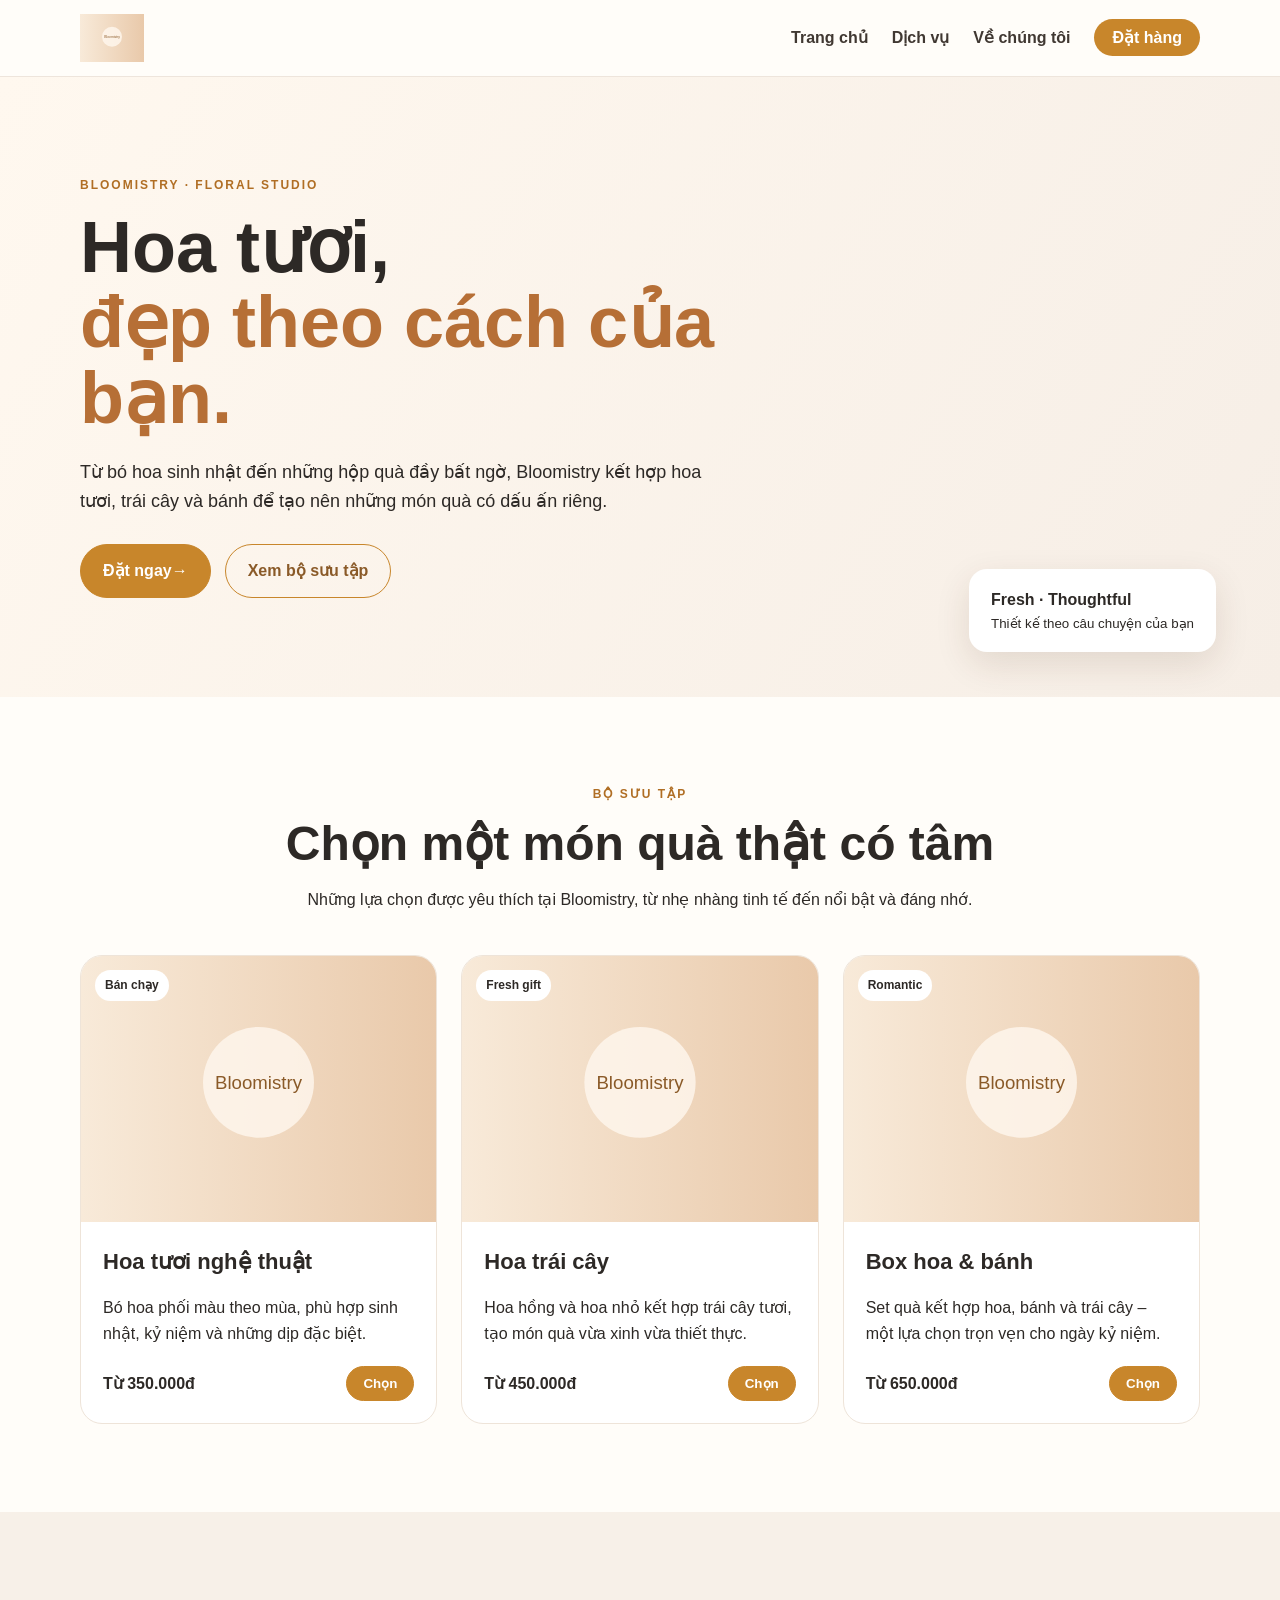
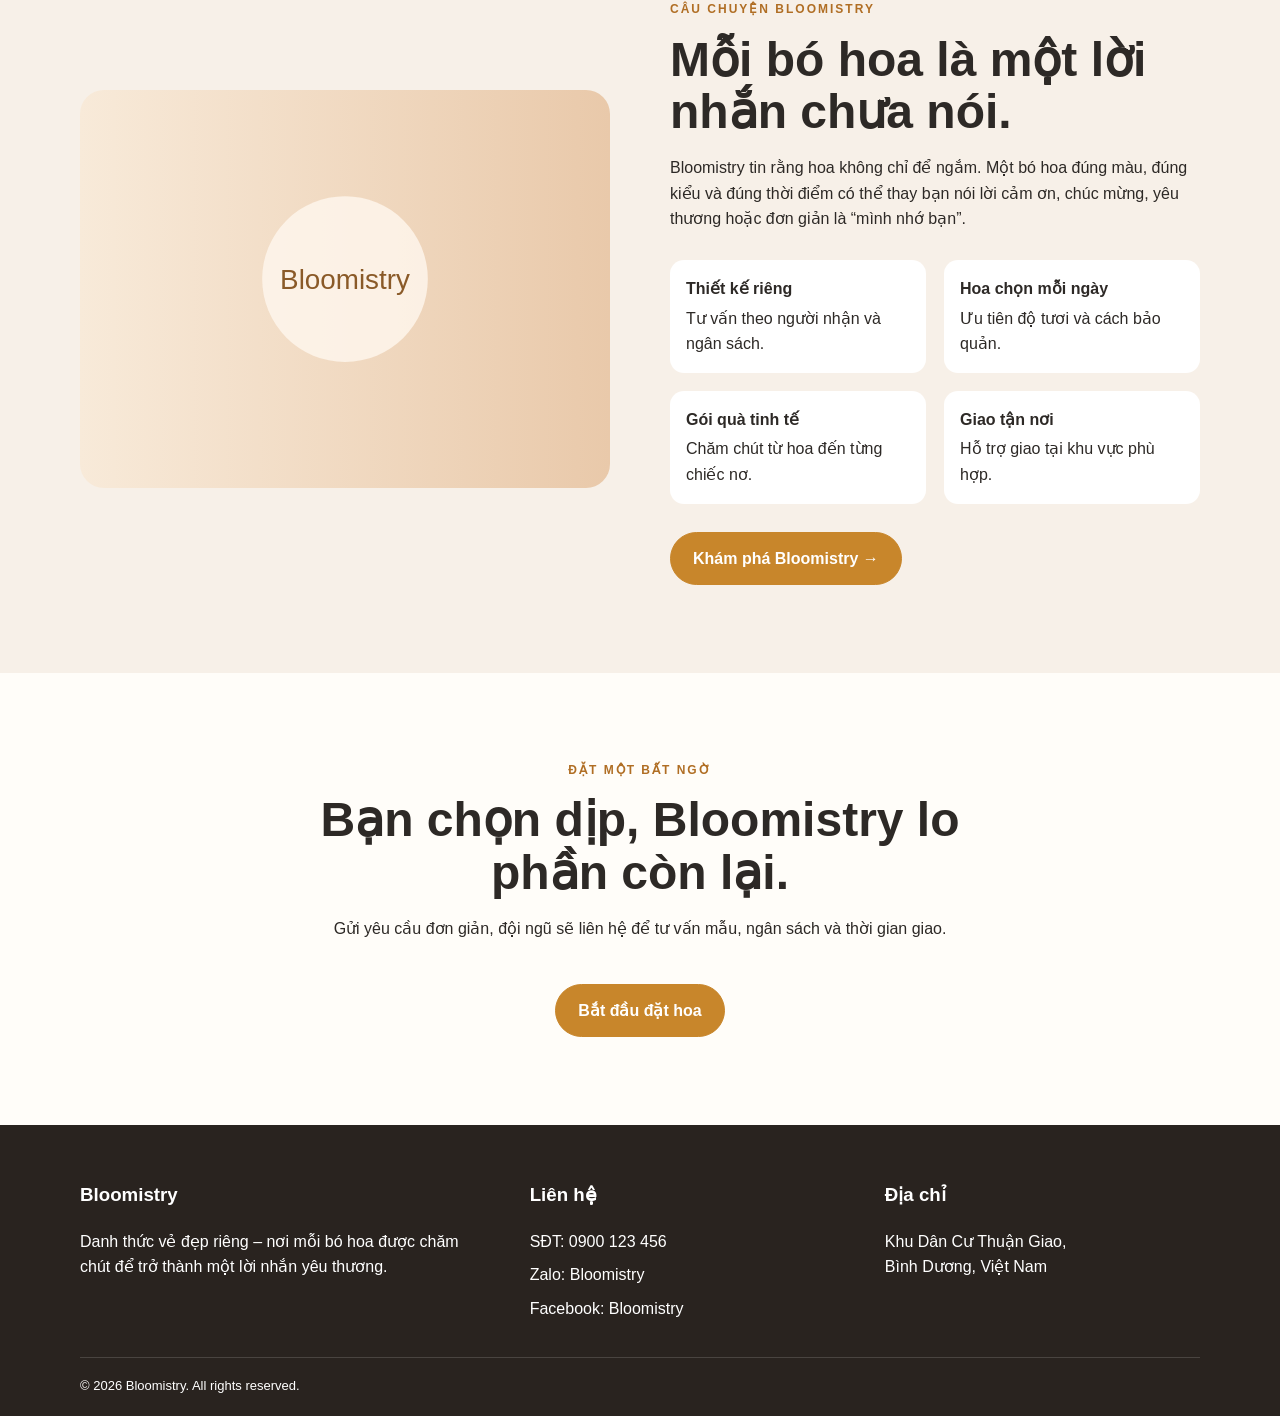
==== index.html @ bb3e0c01 "Add files via upload" ====
<!DOCTYPE html>
<html lang="vi">
<head>
<meta charset="UTF-8">
<meta name="viewport" content="width=device-width, initial-scale=1.0">
<meta name="description" content="Bloomistry – Hoa tươi, hoa trái cây, box hoa bánh và hoa khô.">
<title>Trang chủ | Bloomistry</title>
<link rel="stylesheet" href="style.css">
</head>
<body>
<header class="site-header">
  <div class="container nav">
    <a class="logo" href="index.html" aria-label="Bloomistry">
      <img src="assets/logo.svg" alt="Bloomistry">
    </a>
    <button class="menu-toggle" aria-label="Mở menu" aria-expanded="false">☰</button>
    <ul class="nav-links"><li><a class="active " href="index.html">Trang chủ</a></li>
<li><a class=" " href="dichvu.html">Dịch vụ</a></li>
<li><a class=" " href="gioithieu.html">Về chúng tôi</a></li>
<li><a class=" nav-cta" href="dathang.html">Đặt hàng</a></li></ul>
  </div>
</header>

<main>
<section class="hero">
  <div class="container">
    <div class="hero-content reveal">
      <div class="eyebrow">Bloomistry · Floral Studio</div>
      <h1>Hoa tươi,<br><span>đẹp theo cách của bạn.</span></h1>
      <p>Từ bó hoa sinh nhật đến những hộp quà đầy bất ngờ, Bloomistry kết hợp hoa tươi, trái cây và bánh để tạo nên những món quà có dấu ấn riêng.</p>
      <div class="hero-actions">
        <a class="btn btn-primary" href="dathang.html">Đặt ngay <span>→</span></a>
        <a class="btn btn-outline" href="dichvu.html">Xem bộ sưu tập</a>
      </div>
    </div>
  </div>
  <div class="hero-badge"><strong>Fresh · Thoughtful</strong><small>Thiết kế theo câu chuyện của bạn</small></div>
</section>

<section class="section">
  <div class="container">
    <div class="section-head reveal">
      <div class="eyebrow">Bộ sưu tập</div>
      <h2>Chọn một món quà thật có tâm</h2>
      <p>Những lựa chọn được yêu thích tại Bloomistry, từ nhẹ nhàng tinh tế đến nổi bật và đáng nhớ.</p>
    </div>
    <div class="services-grid">
      <article class="card reveal">
        <div class="service-image"><img src="assets/hoa-tuoi.svg" alt="Bó hoa tươi nhiều màu sắc"><span class="tag">Bán chạy</span></div>
        <div class="card-body">
          <h3>Hoa tươi nghệ thuật</h3>
          <p>Bó hoa phối màu theo mùa, phù hợp sinh nhật, kỷ niệm và những dịp đặc biệt.</p>
          <div class="card-bottom"><span class="price">Từ 350.000đ</span><button class="btn btn-primary" data-package="Hoa tươi nghệ thuật">Chọn</button></div>
        </div>
      </article>
      <article class="card reveal">
        <div class="service-image"><img src="assets/hoa-trai-cay.svg" alt="Bó hoa trái cây xanh trắng"><span class="tag">Fresh gift</span></div>
        <div class="card-body">
          <h3>Hoa trái cây</h3>
          <p>Hoa hồng và hoa nhỏ kết hợp trái cây tươi, tạo món quà vừa xinh vừa thiết thực.</p>
          <div class="card-bottom"><span class="price">Từ 450.000đ</span><button class="btn btn-primary" data-package="Hoa trái cây">Chọn</button></div>
        </div>
      </article>
      <article class="card reveal">
        <div class="service-image"><img src="assets/box-hoa-banh.svg" alt="Box hoa kết hợp bánh kem và trái cây"><span class="tag">Romantic</span></div>
        <div class="card-body">
          <h3>Box hoa & bánh</h3>
          <p>Set quà kết hợp hoa, bánh và trái cây – một lựa chọn trọn vẹn cho ngày kỷ niệm.</p>
          <div class="card-bottom"><span class="price">Từ 650.000đ</span><button class="btn btn-primary" data-package="Box hoa & bánh">Chọn</button></div>
        </div>
      </article>
    </div>
  </div>
</section>

<section class="section alt-section">
  <div class="container about-grid">
    <div class="about-photo reveal"><img src="assets/anh-nen.svg" alt="Bộ sưu tập hoa Bloomistry"></div>
    <div class="about-copy reveal">
      <div class="eyebrow">Câu chuyện Bloomistry</div>
      <h2>Mỗi bó hoa là một lời nhắn chưa nói.</h2>
      <p>Bloomistry tin rằng hoa không chỉ để ngắm. Một bó hoa đúng màu, đúng kiểu và đúng thời điểm có thể thay bạn nói lời cảm ơn, chúc mừng, yêu thương hoặc đơn giản là “mình nhớ bạn”.</p>
      <div class="about-points">
        <div class="point"><strong>Thiết kế riêng</strong><span>Tư vấn theo người nhận và ngân sách.</span></div>
        <div class="point"><strong>Hoa chọn mỗi ngày</strong><span>Ưu tiên độ tươi và cách bảo quản.</span></div>
        <div class="point"><strong>Gói quà tinh tế</strong><span>Chăm chút từ hoa đến từng chiếc nơ.</span></div>
        <div class="point"><strong>Giao tận nơi</strong><span>Hỗ trợ giao tại khu vực phù hợp.</span></div>
      </div>
      <a class="btn btn-primary" href="gioithieu.html">Khám phá Bloomistry →</a>
    </div>
  </div>
</section>

<section class="section">
  <div class="container">
    <div class="section-head reveal">
      <div class="eyebrow">Đặt một bất ngờ</div>
      <h2>Bạn chọn dịp, Bloomistry lo phần còn lại.</h2>
      <p>Gửi yêu cầu đơn giản, đội ngũ sẽ liên hệ để tư vấn mẫu, ngân sách và thời gian giao.</p>
    </div>
    <div style="text-align:center" class="reveal"><a class="btn btn-primary" href="dathang.html">Bắt đầu đặt hoa</a></div>
  </div>
</section>
</main>

<footer class="footer">
  <div class="container">
    <div class="footer-grid">
      <div>
        <h3>Bloomistry</h3>
        <p>Danh thức vẻ đẹp riêng – nơi mỗi bó hoa được chăm chút để trở thành một lời nhắn yêu thương.</p>
      </div>
      <div>
        <h3>Liên hệ</h3>
        <div class="footer-links">
          <a href="tel:0900123456">SĐT: 0900 123 456</a>
          <a href="https://zalo.me/" target="_blank" rel="noopener">Zalo: Bloomistry</a>
          <a href="https://facebook.com/" target="_blank" rel="noopener">Facebook: Bloomistry</a>
        </div>
      </div>
      <div>
        <h3>Địa chỉ</h3>
        <p>Khu Dân Cư Thuận Giao,<br>Bình Dương, Việt Nam</p>
      </div>
    </div>
    <div class="footer-bottom">© 2026 Bloomistry. All rights reserved.</div>
  </div>
</footer>
<div class="toast" aria-live="polite"></div>
<script src="script.js"></script>
</body>
</html>
---- style.css ----
*{box-sizing:border-box}html{scroll-behavior:smooth}body{margin:0;font-family:Arial,Helvetica,sans-serif;color:#2d2926;background:#fffdf9;line-height:1.6}.container{width:min(1120px,92%);margin:auto}.site-header{position:sticky;top:0;z-index:20;background:rgba(255,253,249,.96);border-bottom:1px solid #eee5dc}.nav{min-height:76px;display:flex;align-items:center;justify-content:space-between;gap:24px}.logo img{height:48px;width:auto;display:block}.nav-links{display:flex;align-items:center;gap:24px;list-style:none;margin:0;padding:0}.nav-links a{text-decoration:none;color:#403832;font-weight:600}.nav-cta,.btn-primary{background:#c8862b;color:#fff!important;border-radius:999px}.nav-cta{padding:10px 18px}.menu-toggle{display:none;border:0;background:none;font-size:28px;cursor:pointer}.hero{min-height:620px;display:flex;align-items:center;position:relative;background:linear-gradient(120deg,#fff8ef,#f6eee6)}.hero-content{max-width:680px;padding:90px 0}.eyebrow{text-transform:uppercase;letter-spacing:2px;font-size:12px;font-weight:700;color:#b06e24;margin-bottom:14px}.hero h1{font-size:clamp(42px,6vw,72px);line-height:1.05;margin:0 0 22px}.hero h1 span{color:#b66f36}.hero p{font-size:18px;max-width:650px}.hero-actions{display:flex;gap:14px;flex-wrap:wrap;margin-top:28px}.btn{display:inline-flex;align-items:center;justify-content:center;padding:13px 22px;text-decoration:none;font-weight:700;border:1px solid #c8862b;cursor:pointer;transition:.2s}.btn-primary{border-color:#c8862b}.btn-primary:hover{transform:translateY(-2px);box-shadow:0 10px 24px rgba(70,45,20,.16)}.btn-outline{border-radius:999px;color:#8a5a28;background:transparent}.hero-badge{position:absolute;right:5%;bottom:45px;padding:18px 22px;background:#fff;border-radius:18px;box-shadow:0 12px 35px rgba(70,45,20,.12)}.hero-badge strong,.hero-badge small{display:block}.section{padding:88px 0}.alt-section{background:#f7f0e8}.section-head{text-align:center;max-width:720px;margin:0 auto 42px}.section-head h2,.about-copy h2{font-size:clamp(30px,4vw,48px);line-height:1.1;margin:0 0 14px}.services-grid{display:grid;grid-template-columns:repeat(3,1fr);gap:24px}.card{background:#fff;border:1px solid #eee4d9;border-radius:22px;overflow:hidden;transition:.25s}.card:hover{transform:translateY(-5px);box-shadow:0 16px 35px rgba(70,45,20,.12)}.service-image{position:relative;aspect-ratio:4/3;background:#eee;overflow:hidden}.service-image img{width:100%;height:100%;object-fit:cover}.tag{position:absolute;top:14px;left:14px;background:#fff;padding:6px 10px;border-radius:999px;font-size:12px;font-weight:700}.card-body{padding:22px}.card-body h3{margin:0 0 8px;font-size:22px}.card-bottom{display:flex;align-items:center;justify-content:space-between;gap:12px;margin-top:20px}.price{font-weight:800}.card-bottom .btn{padding:9px 16px}.about-grid{display:grid;grid-template-columns:1fr 1fr;gap:60px;align-items:center}.about-photo img{width:100%;aspect-ratio:4/3;object-fit:cover;border-radius:24px}.about-points{display:grid;grid-template-columns:1fr 1fr;gap:18px;margin:28px 0}.point{padding:16px;background:#fff;border-radius:14px}.point strong,.point span{display:block}.point strong{margin-bottom:4px}.footer{background:#29231f;color:#fff;padding:55px 0 20px}.footer-grid{display:grid;grid-template-columns:1.3fr 1fr 1fr;gap:40px}.footer h3{margin-top:0}.footer-links{display:grid;gap:8px}.footer a{color:#fff;text-decoration:none}.footer-bottom{border-top:1px solid rgba(255,255,255,.15);margin-top:35px;padding-top:18px;font-size:13px}.toast{position:fixed;right:20px;bottom:20px;background:#29231f;color:#fff;padding:12px 16px;border-radius:10px;display:none;z-index:50}@media(max-width:760px){.nav-links{display:none;position:absolute;top:76px;left:0;right:0;background:#fffdf9;padding:18px 6%;flex-direction:column;align-items:stretch;border-bottom:1px solid #eee5dc}.nav-links.open{display:flex}.nav-links a{display:block;padding:8px}.menu-toggle{display:block}.hero{min-height:auto}.hero-content{padding:70px 0 120px}.hero-badge{right:6%;bottom:30px}.services-grid,.about-grid,.footer-grid{grid-template-columns:1fr}.about-grid{gap:30px}.about-points{grid-template-columns:1fr}.section{padding:65px 0}}
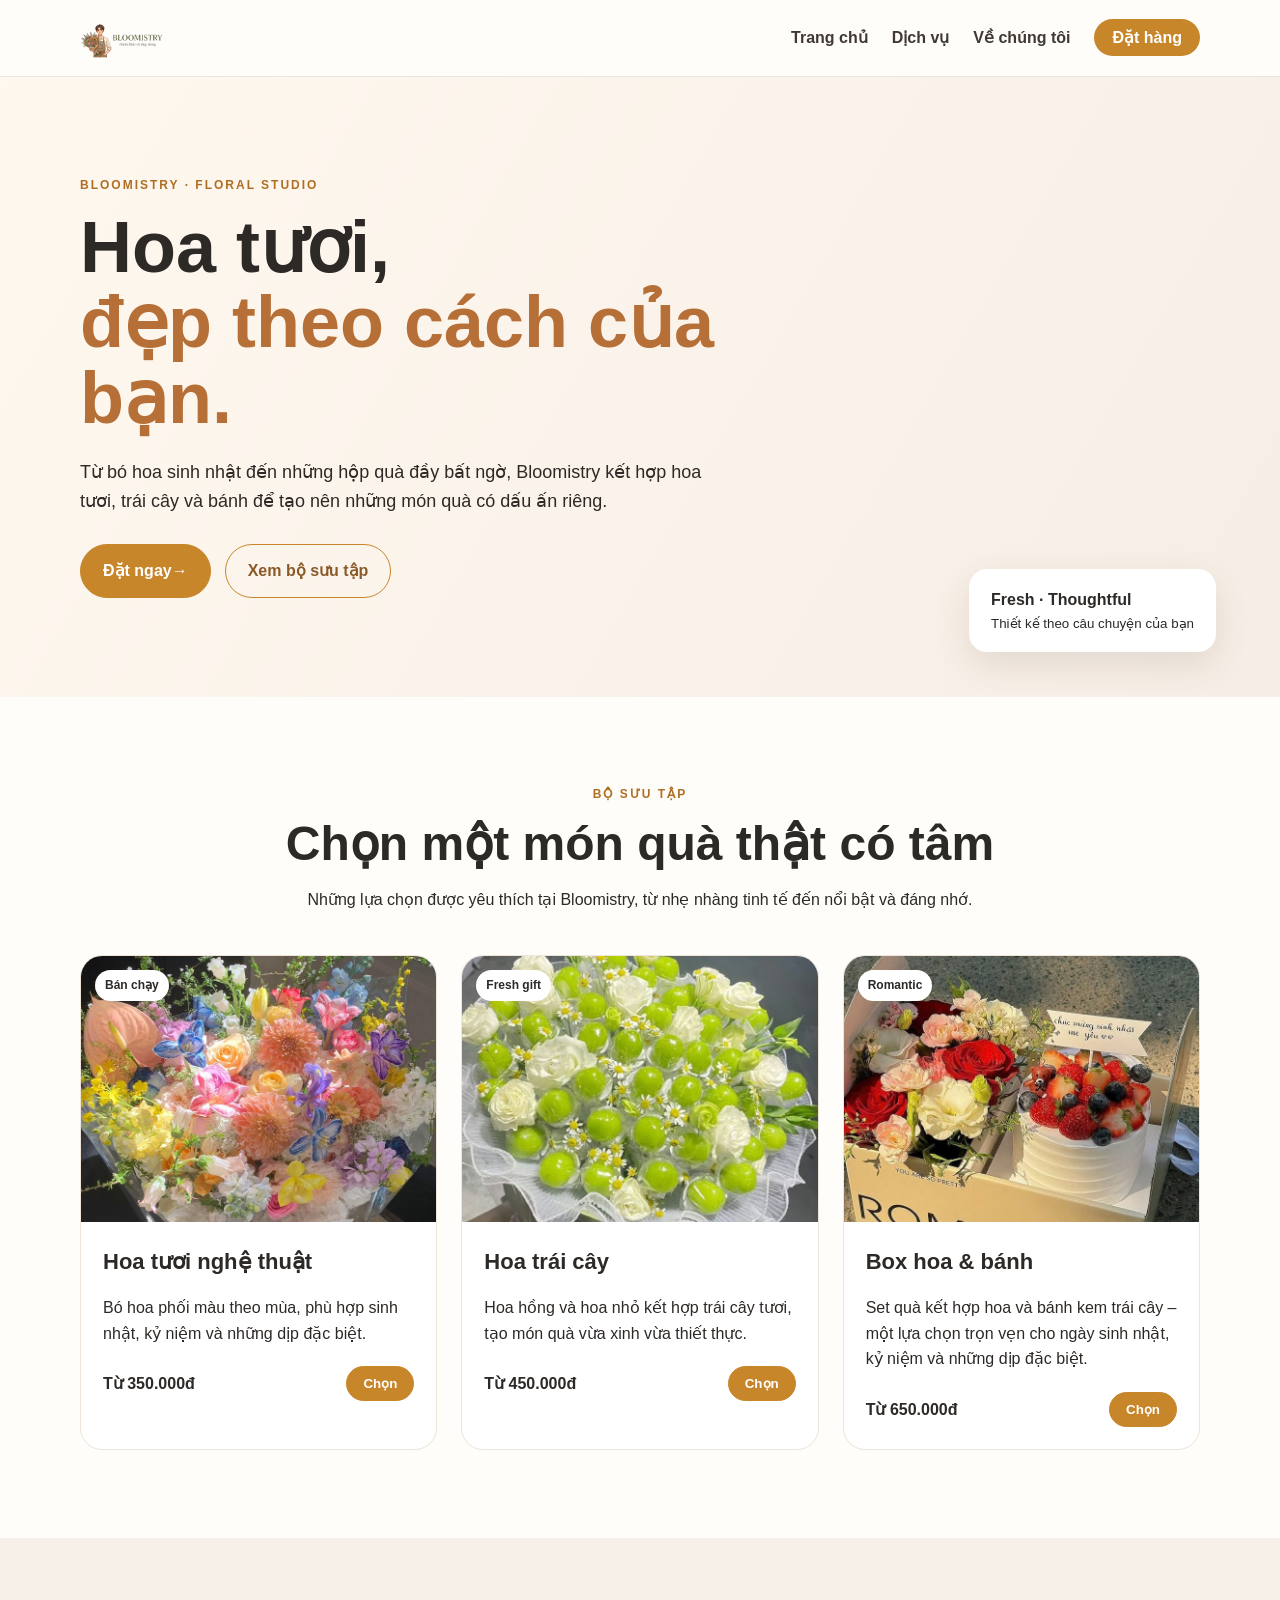
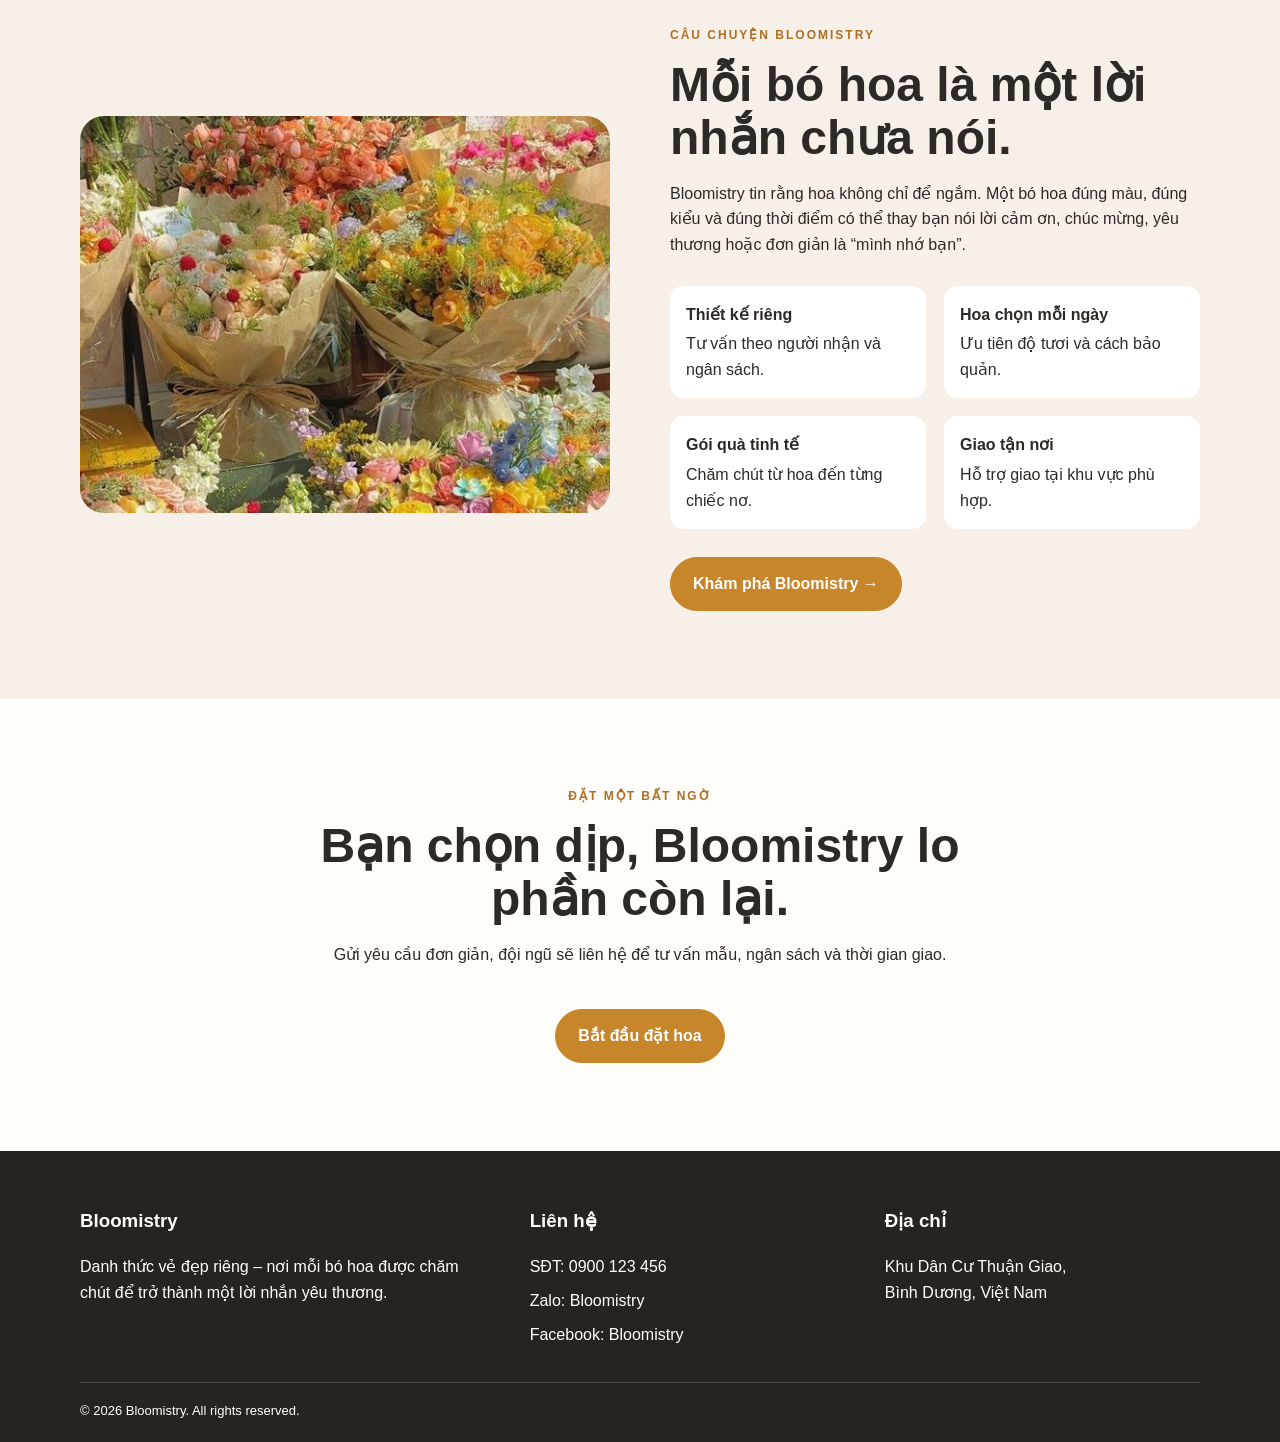
==== commit 05f8a42b: "Add files via upload" ====
--- a/index.html
+++ b/index.html
@@ -11,7 +11,7 @@
 <header class="site-header">
   <div class="container nav">
     <a class="logo" href="index.html" aria-label="Bloomistry">
-      <img src="assets/logo.svg" alt="Bloomistry">
+      <img src="assets/logo.png" alt="Bloomistry">
     </a>
     <button class="menu-toggle" aria-label="Mở menu" aria-expanded="false">☰</button>
     <ul class="nav-links"><li><a class="active " href="index.html">Trang chủ</a></li>
@@ -46,7 +46,7 @@
     </div>
     <div class="services-grid">
       <article class="card reveal">
-        <div class="service-image"><img src="assets/hoa-tuoi.svg" alt="Bó hoa tươi nhiều màu sắc"><span class="tag">Bán chạy</span></div>
+        <div class="service-image"><img src="assets/hoa-tuoi.jpg" alt="Bó hoa tươi nhiều màu sắc"><span class="tag">Bán chạy</span></div>
         <div class="card-body">
           <h3>Hoa tươi nghệ thuật</h3>
           <p>Bó hoa phối màu theo mùa, phù hợp sinh nhật, kỷ niệm và những dịp đặc biệt.</p>
@@ -54,7 +54,7 @@
         </div>
       </article>
       <article class="card reveal">
-        <div class="service-image"><img src="assets/hoa-trai-cay.svg" alt="Bó hoa trái cây xanh trắng"><span class="tag">Fresh gift</span></div>
+        <div class="service-image"><img src="assets/hoa-trai-cay.jpg" alt="Bó hoa trái cây xanh trắng"><span class="tag">Fresh gift</span></div>
         <div class="card-body">
           <h3>Hoa trái cây</h3>
           <p>Hoa hồng và hoa nhỏ kết hợp trái cây tươi, tạo món quà vừa xinh vừa thiết thực.</p>
@@ -62,10 +62,10 @@
         </div>
       </article>
       <article class="card reveal">
-        <div class="service-image"><img src="assets/box-hoa-banh.svg" alt="Box hoa kết hợp bánh kem và trái cây"><span class="tag">Romantic</span></div>
+        <div class="service-image"><img src="assets/box-hoa-banh.jpg" alt="Box hoa kết hợp bánh kem và trái cây"><span class="tag">Romantic</span></div>
         <div class="card-body">
           <h3>Box hoa & bánh</h3>
-          <p>Set quà kết hợp hoa, bánh và trái cây – một lựa chọn trọn vẹn cho ngày kỷ niệm.</p>
+          <p>Set quà kết hợp hoa và bánh kem trái cây – một lựa chọn trọn vẹn cho ngày sinh nhật, kỷ niệm và những dịp đặc biệt.</p>
           <div class="card-bottom"><span class="price">Từ 650.000đ</span><button class="btn btn-primary" data-package="Box hoa & bánh">Chọn</button></div>
         </div>
       </article>
@@ -75,7 +75,7 @@
 
 <section class="section alt-section">
   <div class="container about-grid">
-    <div class="about-photo reveal"><img src="assets/anh-nen.svg" alt="Bộ sưu tập hoa Bloomistry"></div>
+    <div class="about-photo reveal"><img src="assets/anh-nen.jpg" alt="Bộ sưu tập hoa Bloomistry"></div>
     <div class="about-copy reveal">
       <div class="eyebrow">Câu chuyện Bloomistry</div>
       <h2>Mỗi bó hoa là một lời nhắn chưa nói.</h2>
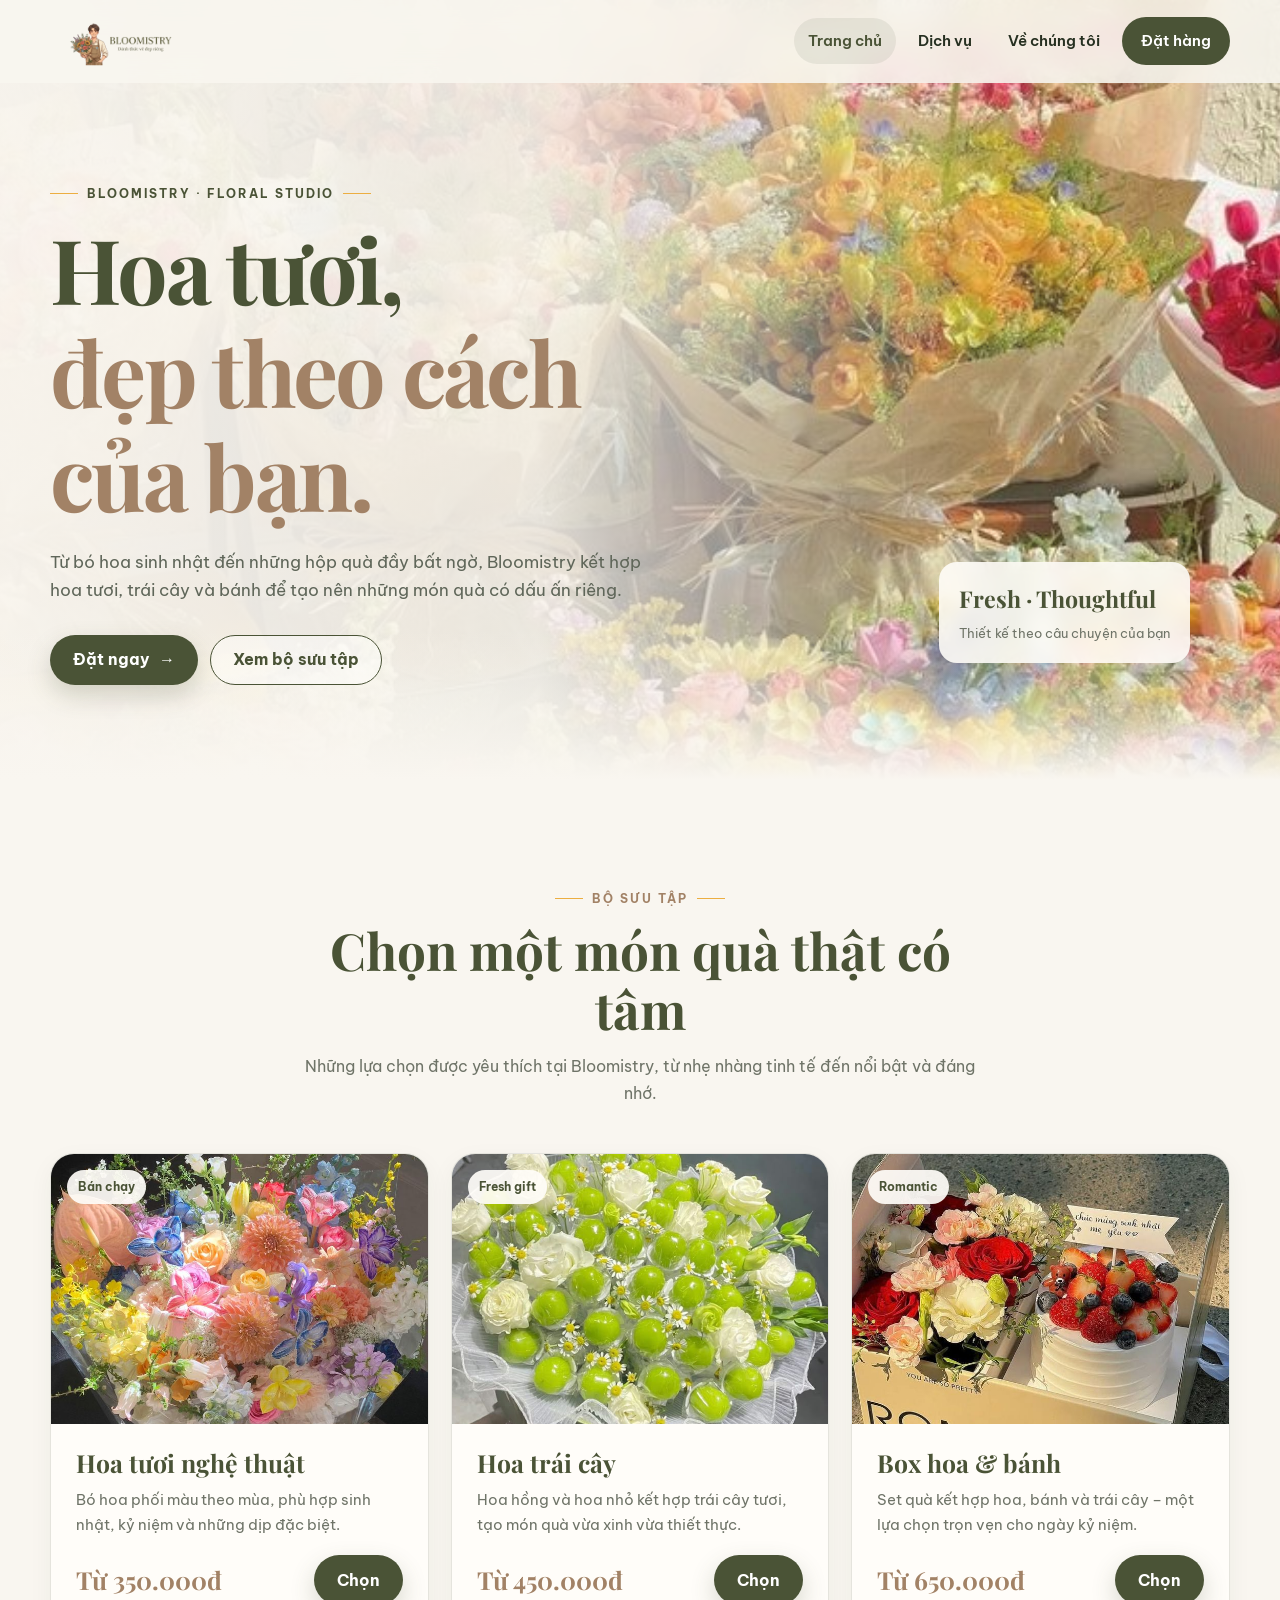
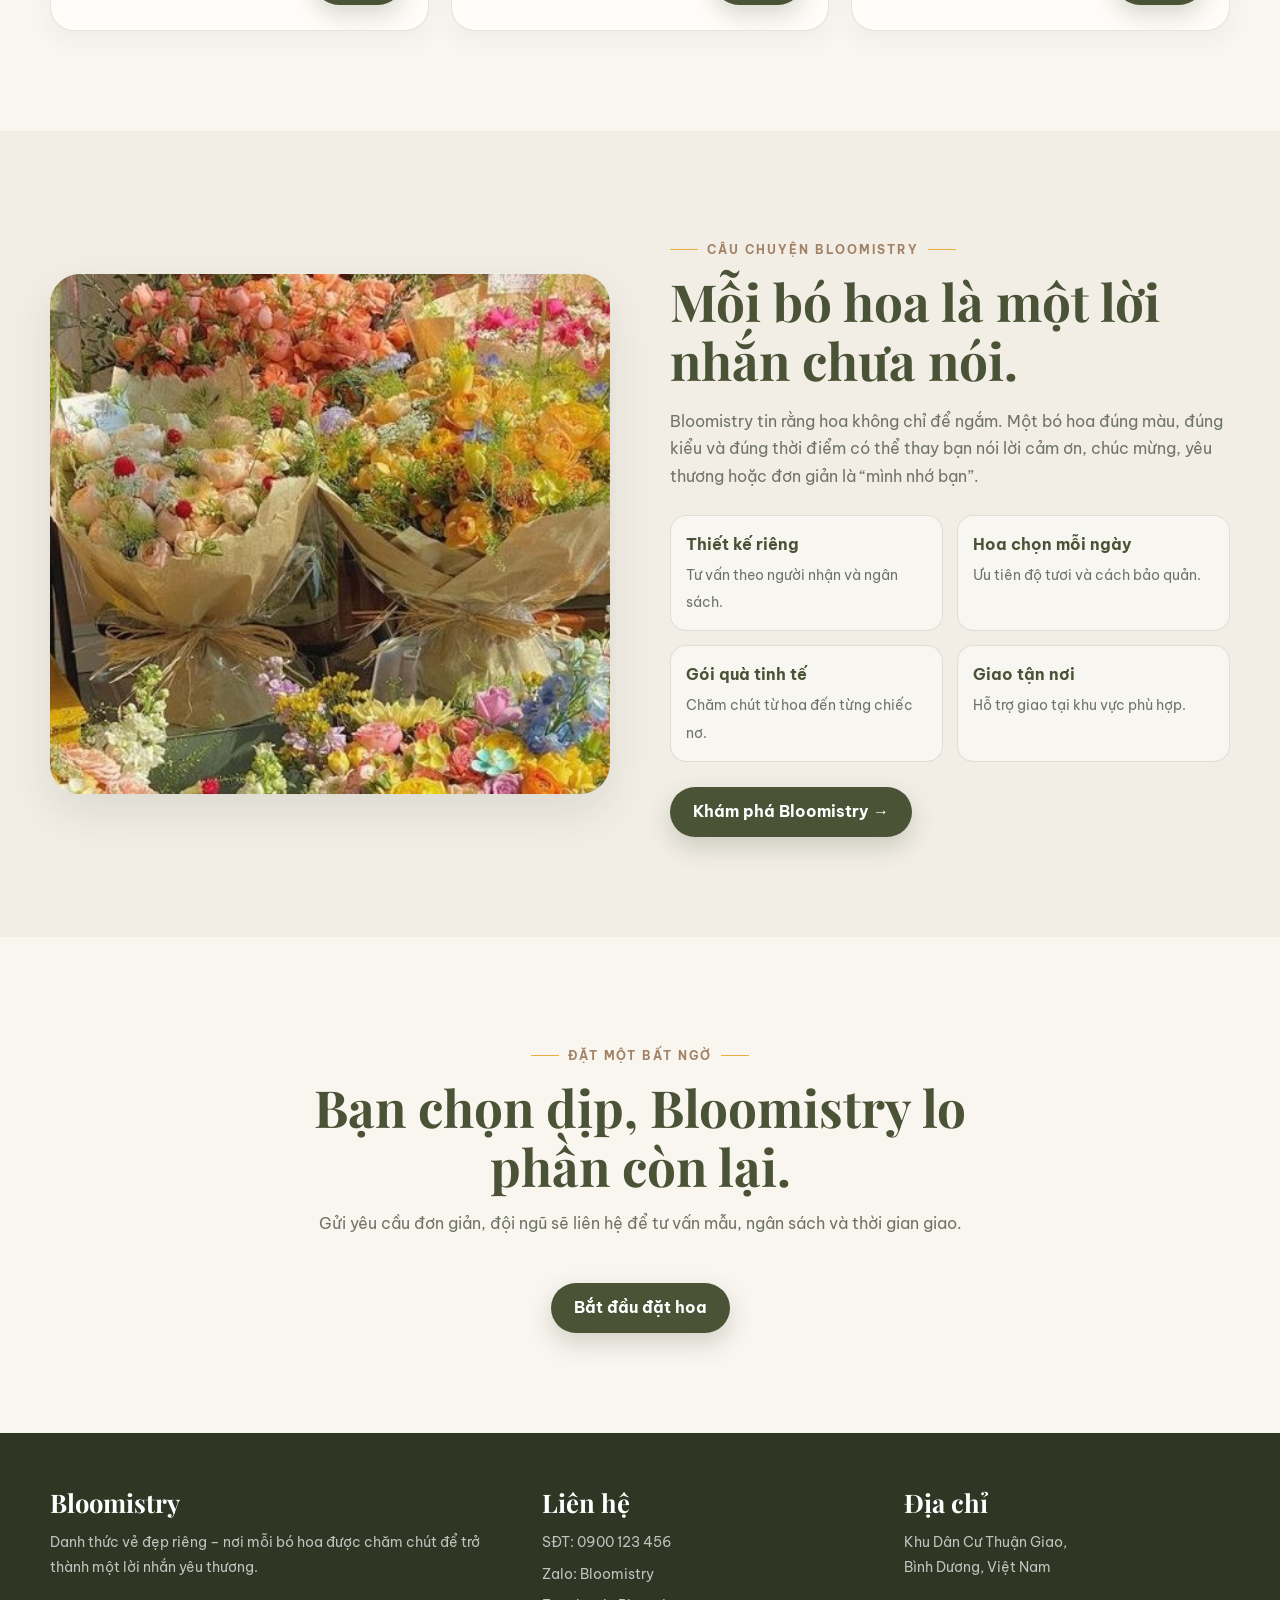
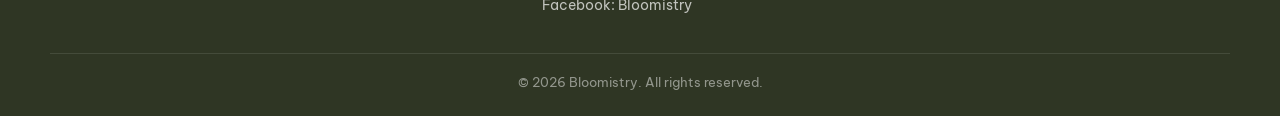
==== commit d324c83d: "Add files via upload" ====
--- a/index.html
+++ b/index.html
@@ -65,7 +65,7 @@
         <div class="service-image"><img src="assets/box-hoa-banh.jpg" alt="Box hoa kết hợp bánh kem và trái cây"><span class="tag">Romantic</span></div>
         <div class="card-body">
           <h3>Box hoa & bánh</h3>
-          <p>Set quà kết hợp hoa và bánh kem trái cây – một lựa chọn trọn vẹn cho ngày sinh nhật, kỷ niệm và những dịp đặc biệt.</p>
+          <p>Set quà kết hợp hoa, bánh và trái cây – một lựa chọn trọn vẹn cho ngày kỷ niệm.</p>
           <div class="card-bottom"><span class="price">Từ 650.000đ</span><button class="btn btn-primary" data-package="Box hoa & bánh">Chọn</button></div>
         </div>
       </article>
--- a/style.css
+++ b/style.css
@@ -1 +1,204 @@
-*{box-sizing:border-box}html{scroll-behavior:smooth}body{margin:0;font-family:Arial,Helvetica,sans-serif;color:#2d2926;background:#fffdf9;line-height:1.6}.container{width:min(1120px,92%);margin:auto}.site-header{position:sticky;top:0;z-index:20;background:rgba(255,253,249,.96);border-bottom:1px solid #eee5dc}.nav{min-height:76px;display:flex;align-items:center;justify-content:space-between;gap:24px}.logo img{height:48px;width:auto;display:block}.nav-links{display:flex;align-items:center;gap:24px;list-style:none;margin:0;padding:0}.nav-links a{text-decoration:none;color:#403832;font-weight:600}.nav-cta,.btn-primary{background:#c8862b;color:#fff!important;border-radius:999px}.nav-cta{padding:10px 18px}.menu-toggle{display:none;border:0;background:none;font-size:28px;cursor:pointer}.hero{min-height:620px;display:flex;align-items:center;position:relative;background:linear-gradient(120deg,#fff8ef,#f6eee6)}.hero-content{max-width:680px;padding:90px 0}.eyebrow{text-transform:uppercase;letter-spacing:2px;font-size:12px;font-weight:700;color:#b06e24;margin-bottom:14px}.hero h1{font-size:clamp(42px,6vw,72px);line-height:1.05;margin:0 0 22px}.hero h1 span{color:#b66f36}.hero p{font-size:18px;max-width:650px}.hero-actions{display:flex;gap:14px;flex-wrap:wrap;margin-top:28px}.btn{display:inline-flex;align-items:center;justify-content:center;padding:13px 22px;text-decoration:none;font-weight:700;border:1px solid #c8862b;cursor:pointer;transition:.2s}.btn-primary{border-color:#c8862b}.btn-primary:hover{transform:translateY(-2px);box-shadow:0 10px 24px rgba(70,45,20,.16)}.btn-outline{border-radius:999px;color:#8a5a28;background:transparent}.hero-badge{position:absolute;right:5%;bottom:45px;padding:18px 22px;background:#fff;border-radius:18px;box-shadow:0 12px 35px rgba(70,45,20,.12)}.hero-badge strong,.hero-badge small{display:block}.section{padding:88px 0}.alt-section{background:#f7f0e8}.section-head{text-align:center;max-width:720px;margin:0 auto 42px}.section-head h2,.about-copy h2{font-size:clamp(30px,4vw,48px);line-height:1.1;margin:0 0 14px}.services-grid{display:grid;grid-template-columns:repeat(3,1fr);gap:24px}.card{background:#fff;border:1px solid #eee4d9;border-radius:22px;overflow:hidden;transition:.25s}.card:hover{transform:translateY(-5px);box-shadow:0 16px 35px rgba(70,45,20,.12)}.service-image{position:relative;aspect-ratio:4/3;background:#eee;overflow:hidden}.service-image img{width:100%;height:100%;object-fit:cover}.tag{position:absolute;top:14px;left:14px;background:#fff;padding:6px 10px;border-radius:999px;font-size:12px;font-weight:700}.card-body{padding:22px}.card-body h3{margin:0 0 8px;font-size:22px}.card-bottom{display:flex;align-items:center;justify-content:space-between;gap:12px;margin-top:20px}.price{font-weight:800}.card-bottom .btn{padding:9px 16px}.about-grid{display:grid;grid-template-columns:1fr 1fr;gap:60px;align-items:center}.about-photo img{width:100%;aspect-ratio:4/3;object-fit:cover;border-radius:24px}.about-points{display:grid;grid-template-columns:1fr 1fr;gap:18px;margin:28px 0}.point{padding:16px;background:#fff;border-radius:14px}.point strong,.point span{display:block}.point strong{margin-bottom:4px}.footer{background:#29231f;color:#fff;padding:55px 0 20px}.footer-grid{display:grid;grid-template-columns:1.3fr 1fr 1fr;gap:40px}.footer h3{margin-top:0}.footer-links{display:grid;gap:8px}.footer a{color:#fff;text-decoration:none}.footer-bottom{border-top:1px solid rgba(255,255,255,.15);margin-top:35px;padding-top:18px;font-size:13px}.toast{position:fixed;right:20px;bottom:20px;background:#29231f;color:#fff;padding:12px 16px;border-radius:10px;display:none;z-index:50}@media(max-width:760px){.nav-links{display:none;position:absolute;top:76px;left:0;right:0;background:#fffdf9;padding:18px 6%;flex-direction:column;align-items:stretch;border-bottom:1px solid #eee5dc}.nav-links.open{display:flex}.nav-links a{display:block;padding:8px}.menu-toggle{display:block}.hero{min-height:auto}.hero-content{padding:70px 0 120px}.hero-badge{right:6%;bottom:30px}.services-grid,.about-grid,.footer-grid{grid-template-columns:1fr}.about-grid{gap:30px}.about-points{grid-template-columns:1fr}.section{padding:65px 0}}
+
+@import url('https://fonts.googleapis.com/css2?family=Be+Vietnam+Pro:wght@300;400;500;600;700&family=Playfair+Display:wght@500;600;700&display=swap');
+
+:root{
+  --cream:#F9F6F0;
+  --green:#4A5336;
+  --kraft:#A28266;
+  --gold:#ECAE41;
+  --ink:#263021;
+  --muted:#6f7468;
+  --white:#fffdf9;
+  --line:rgba(74,83,54,.14);
+  --shadow:0 18px 45px rgba(49,52,39,.11);
+  --radius:24px;
+}
+*{box-sizing:border-box;margin:0;padding:0}
+html{scroll-behavior:smooth}
+body{
+  font-family:'Be Vietnam Pro',sans-serif;
+  background:var(--cream);
+  color:var(--ink);
+  line-height:1.7;
+  overflow-x:hidden;
+}
+img{max-width:100%;display:block}
+a{text-decoration:none;color:inherit}
+button,input,select,textarea{font:inherit}
+.container{width:min(1180px,calc(100% - 40px));margin:auto}
+h1,h2,h3,h4{font-family:'Playfair Display',serif;line-height:1.15}
+.section{padding:100px 0}
+.section-head{max-width:700px;margin:0 auto 46px;text-align:center}
+.eyebrow{
+  display:inline-flex;align-items:center;gap:9px;
+  color:var(--kraft);font-size:.78rem;font-weight:700;
+  letter-spacing:.16em;text-transform:uppercase;margin-bottom:12px
+}
+.eyebrow:before,.eyebrow:after{content:"";width:28px;height:1px;background:var(--gold)}
+.section-head h2{font-size:clamp(2rem,4vw,3.2rem);color:var(--green)}
+.section-head p{margin-top:14px;color:var(--muted)}
+
+.site-header{
+  position:fixed;inset:0 0 auto;z-index:1000;
+  background:rgba(249,246,240,.88);
+  backdrop-filter:blur(14px);
+  border-bottom:1px solid transparent;
+  transition:.3s;
+}
+.site-header.scrolled{box-shadow:0 8px 30px rgba(36,42,28,.08);border-color:var(--line)}
+.nav{
+  height:82px;display:flex;align-items:center;justify-content:space-between;gap:25px
+}
+.logo{display:flex;align-items:center;gap:10px}
+.logo img{width:145px;height:60px;object-fit:contain}
+.nav-links{display:flex;align-items:center;gap:8px;list-style:none}
+.nav-links a{display:block;padding:10px 14px;border-radius:999px;font-weight:600;font-size:.92rem}
+.nav-links a:hover,.nav-links a.active{background:rgba(74,83,54,.09);color:var(--green)}
+.nav-cta{background:var(--green)!important;color:#fff!important;padding:11px 19px!important}
+.menu-toggle{display:none;border:0;background:transparent;color:var(--green);font-size:1.65rem;cursor:pointer}
+
+.hero{
+  min-height:780px;display:flex;align-items:center;position:relative;isolation:isolate;
+  background:
+    linear-gradient(90deg,rgba(249,246,240,.97) 0%,rgba(249,246,240,.89) 42%,rgba(249,246,240,.16) 75%,rgba(249,246,240,.04)),
+    url('assets/anh-nen.jpg') center/cover;
+}
+.hero:after{content:"";position:absolute;inset:auto 0 0;height:150px;background:linear-gradient(transparent,var(--cream));z-index:-1}
+.hero-content{max-width:680px;padding-top:80px}
+.hero .eyebrow{color:var(--green)}
+.hero h1{font-size:clamp(3rem,7vw,6rem);color:var(--green);letter-spacing:-.03em}
+.hero h1 span{color:var(--kraft)}
+.hero p{max-width:600px;color:#5f6659;font-size:1.05rem;margin:22px 0 30px}
+.hero-actions{display:flex;flex-wrap:wrap;gap:12px}
+.btn{
+  display:inline-flex;justify-content:center;align-items:center;gap:9px;
+  min-height:50px;padding:0 22px;border:1px solid transparent;border-radius:999px;
+  cursor:pointer;font-weight:700;transition:.25s
+}
+.btn-primary{background:var(--green);color:white;box-shadow:0 10px 25px rgba(74,83,54,.22)}
+.btn-primary:hover{transform:translateY(-2px);background:#3e472d}
+.btn-outline{border-color:var(--green);color:var(--green);background:rgba(255,255,255,.4)}
+.btn-outline:hover{background:white;transform:translateY(-2px)}
+.hero-badge{
+  position:absolute;right:7%;bottom:15%;padding:17px 20px;border-radius:18px;
+  background:rgba(255,253,249,.88);box-shadow:var(--shadow);backdrop-filter:blur(8px)
+}
+.hero-badge strong{display:block;font-family:'Playfair Display';font-size:1.45rem;color:var(--green)}
+.hero-badge small{color:var(--muted)}
+
+.services-grid{display:grid;grid-template-columns:repeat(3,1fr);gap:22px}
+.card{
+  background:var(--white);border:1px solid var(--line);border-radius:var(--radius);
+  overflow:hidden;box-shadow:0 8px 25px rgba(49,52,39,.05);transition:.3s
+}
+.card:hover{transform:translateY(-8px);box-shadow:var(--shadow)}
+.service-image{height:270px;position:relative;overflow:hidden}
+.service-image img{width:100%;height:100%;object-fit:cover;transition:.5s}
+.card:hover .service-image img{transform:scale(1.05)}
+.tag{
+  position:absolute;left:16px;top:16px;background:rgba(255,253,249,.92);
+  color:var(--green);font-size:.74rem;font-weight:700;padding:7px 11px;border-radius:999px
+}
+.card-body{padding:25px}
+.card-body h3{font-size:1.55rem;color:var(--green)}
+.card-body p{color:var(--muted);font-size:.93rem;margin:9px 0 18px}
+.price{font-family:'Playfair Display';font-size:1.55rem;color:var(--kraft);font-weight:700}
+.card-bottom{display:flex;align-items:center;justify-content:space-between;gap:10px;margin-top:18px}
+
+.alt-section{background:#f2eee6}
+.about-grid{display:grid;grid-template-columns:1fr 1fr;gap:60px;align-items:center}
+.about-photo{position:relative}
+.about-photo img{width:100%;height:520px;object-fit:cover;border-radius:30px;box-shadow:var(--shadow)}
+.about-photo:before{content:"";position:absolute;inset:-14px 14px 14px -14px;border:1px solid rgba(162,130,102,.4);border-radius:30px;z-index:-1}
+.about-copy h2{font-size:clamp(2rem,4vw,3.2rem);color:var(--green)}
+.about-copy p{color:var(--muted);margin:18px 0}
+.about-points{display:grid;grid-template-columns:1fr 1fr;gap:14px;margin:25px 0}
+.point{padding:15px;border:1px solid var(--line);border-radius:16px;background:rgba(255,255,255,.45)}
+.point strong{display:block;color:var(--green);margin-bottom:3px}
+.point span{font-size:.85rem;color:var(--muted)}
+
+.order-wrap{display:grid;grid-template-columns:.8fr 1.2fr;gap:28px;align-items:stretch}
+.order-info{
+  background:var(--green);color:white;border-radius:28px;padding:36px;
+  position:relative;overflow:hidden
+}
+.order-info:after{content:"✿";position:absolute;font-family:serif;font-size:16rem;right:-45px;bottom:-90px;color:rgba(255,255,255,.05)}
+.order-info h2{font-size:2.5rem;margin-bottom:12px}
+.order-info p{color:rgba(255,255,255,.76)}
+.contact-list{margin-top:28px;display:grid;gap:13px}
+.contact-item{padding:13px 0;border-bottom:1px solid rgba(255,255,255,.14)}
+.contact-item span{display:block;font-size:.75rem;color:rgba(255,255,255,.55);text-transform:uppercase;letter-spacing:.08em}
+.form-card{background:var(--white);border:1px solid var(--line);border-radius:28px;padding:34px;box-shadow:var(--shadow)}
+.form-grid{display:grid;grid-template-columns:1fr 1fr;gap:17px}
+.field{display:flex;flex-direction:column;gap:7px}
+.field.full{grid-column:1/-1}
+.field label{font-size:.86rem;font-weight:700;color:var(--green)}
+.field input,.field select,.field textarea{
+  width:100%;border:1px solid rgba(74,83,54,.18);background:#fff;
+  border-radius:14px;padding:13px 14px;outline:none;transition:.2s;color:var(--ink)
+}
+.field textarea{min-height:120px;resize:vertical}
+.field input:focus,.field select:focus,.field textarea:focus{border-color:var(--gold);box-shadow:0 0 0 4px rgba(236,174,65,.12)}
+.form-card .btn{margin-top:19px;width:100%}
+
+.page-hero{padding:160px 0 80px;background:linear-gradient(135deg,#f2eee6,#faf8f3)}
+.page-hero h1{font-size:clamp(2.8rem,6vw,4.7rem);color:var(--green)}
+.page-hero p{max-width:650px;color:var(--muted);margin-top:16px}
+.catalog{display:grid;grid-template-columns:repeat(2,1fr);gap:24px}
+.catalog .card{display:grid;grid-template-columns:42% 58%}
+.catalog .service-image{height:100%;min-height:300px}
+.catalog .card-body{display:flex;flex-direction:column;justify-content:center}
+
+.footer{background:#2f3624;color:white;padding:55px 0 22px}
+.footer-grid{display:grid;grid-template-columns:1.4fr 1fr 1fr;gap:35px}
+.footer h3{font-size:1.6rem;margin-bottom:13px}
+.footer p,.footer a{color:rgba(255,255,255,.7);font-size:.9rem}
+.footer-links{display:grid;gap:7px}
+.footer-links a:hover{color:white}
+.footer-bottom{border-top:1px solid rgba(255,255,255,.1);margin-top:35px;padding-top:18px;text-align:center;color:rgba(255,255,255,.48);font-size:.8rem}
+
+.toast{
+  position:fixed;right:20px;bottom:20px;z-index:2000;
+  background:var(--green);color:#fff;padding:14px 18px;border-radius:14px;
+  box-shadow:var(--shadow);transform:translateY(120px);opacity:0;transition:.3s
+}
+.toast.show{transform:none;opacity:1}
+
+.reveal{opacity:0;transform:translateY(22px);transition:.7s}
+.reveal.visible{opacity:1;transform:none}
+
+@media(max-width:900px){
+  .nav-links{
+    position:absolute;top:82px;left:20px;right:20px;padding:12px;
+    background:rgba(255,253,249,.98);border:1px solid var(--line);border-radius:20px;
+    box-shadow:var(--shadow);display:none;flex-direction:column;align-items:stretch
+  }
+  .nav-links.open{display:flex}
+  .nav-links a{text-align:center}
+  .menu-toggle{display:block}
+  .services-grid,.catalog{grid-template-columns:1fr}
+  .about-grid,.order-wrap{grid-template-columns:1fr}
+  .hero{min-height:720px;background-position:65% center}
+  .hero-content{max-width:620px}
+  .hero-badge{display:none}
+  .footer-grid{grid-template-columns:1fr 1fr}
+}
+@media(max-width:620px){
+  .container{width:min(100% - 28px,1180px)}
+  .section{padding:75px 0}
+  .nav{height:72px}
+  .logo img{width:120px;height:52px}
+  .nav-links{top:72px;left:14px;right:14px}
+  .hero{min-height:700px;background-position:62% center}
+  .hero-content{padding-top:55px}
+  .hero h1{font-size:3.1rem}
+  .hero p{font-size:.95rem}
+  .service-image{height:235px}
+  .catalog .card{display:block}
+  .catalog .service-image{height:300px}
+  .about-points,.form-grid{grid-template-columns:1fr}
+  .field.full{grid-column:auto}
+  .about-photo img{height:390px}
+  .form-card,.order-info{padding:25px}
+  .footer-grid{grid-template-columns:1fr}
+}
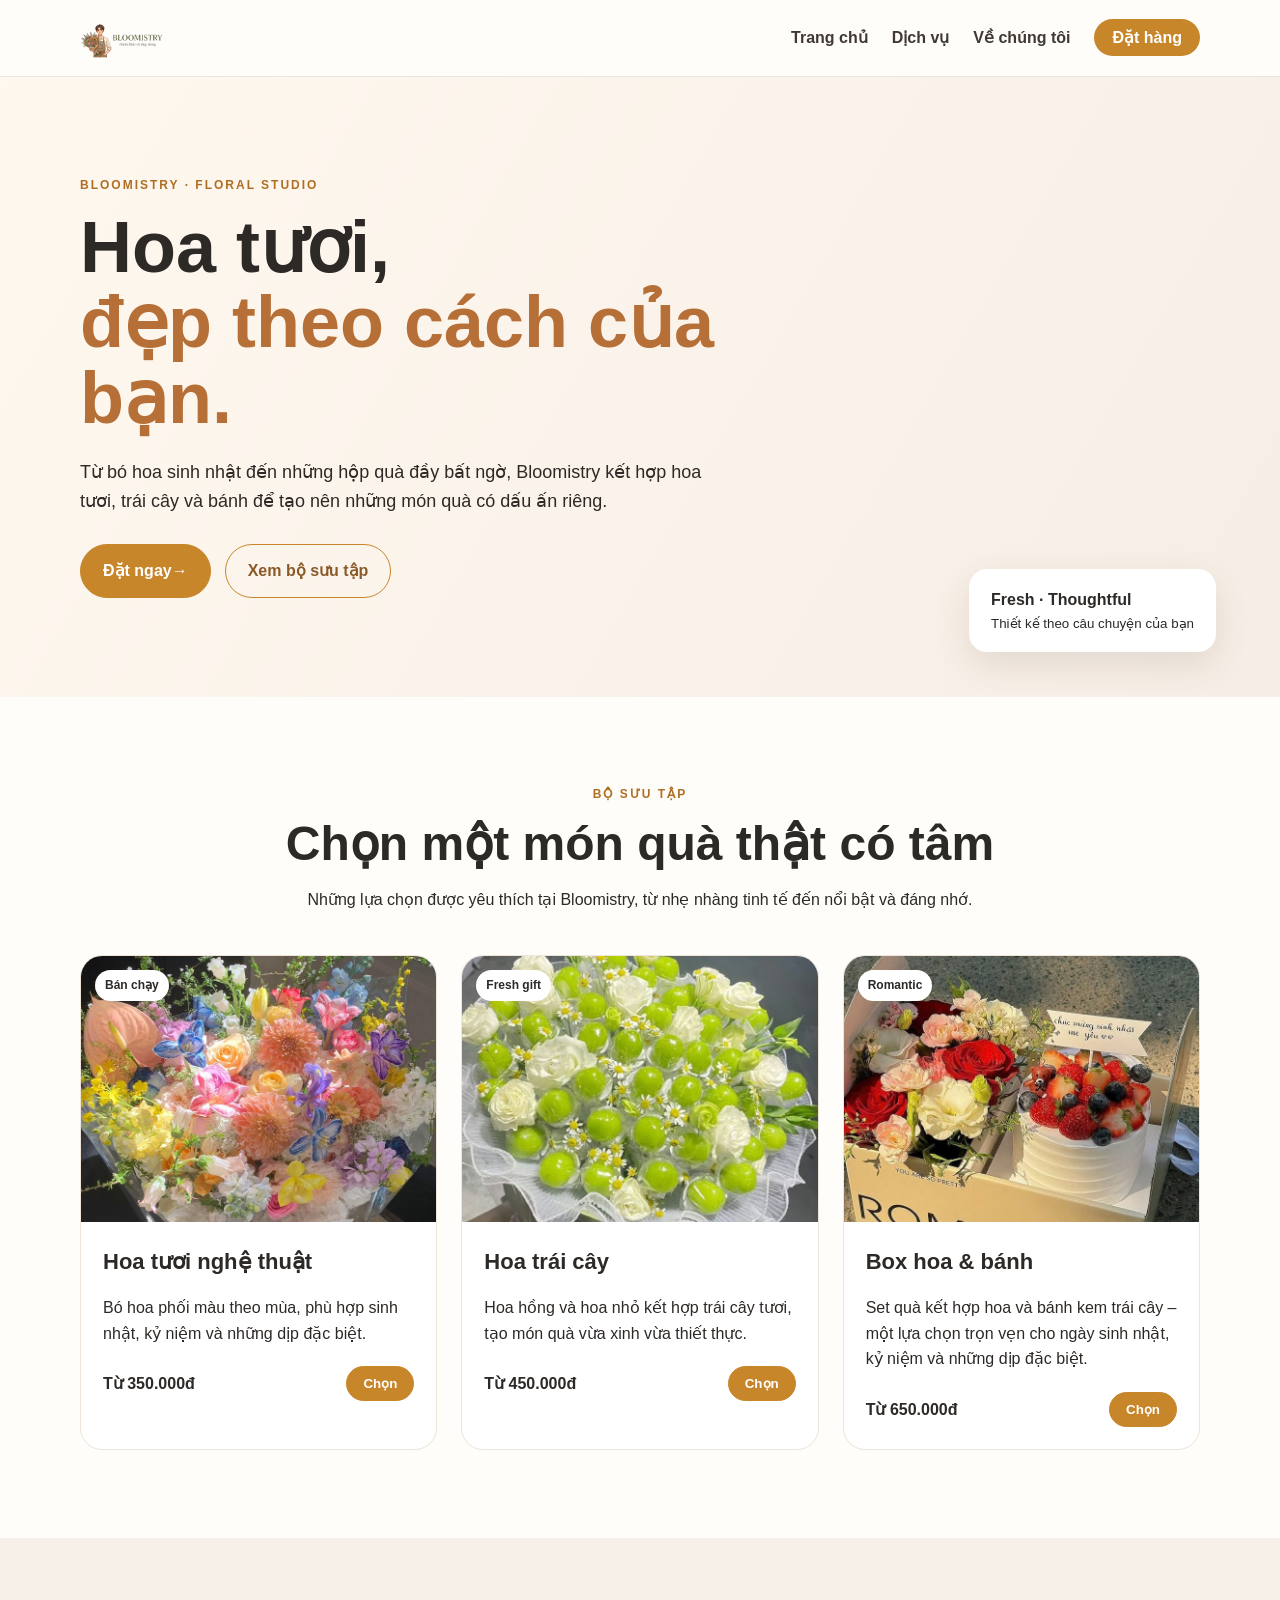
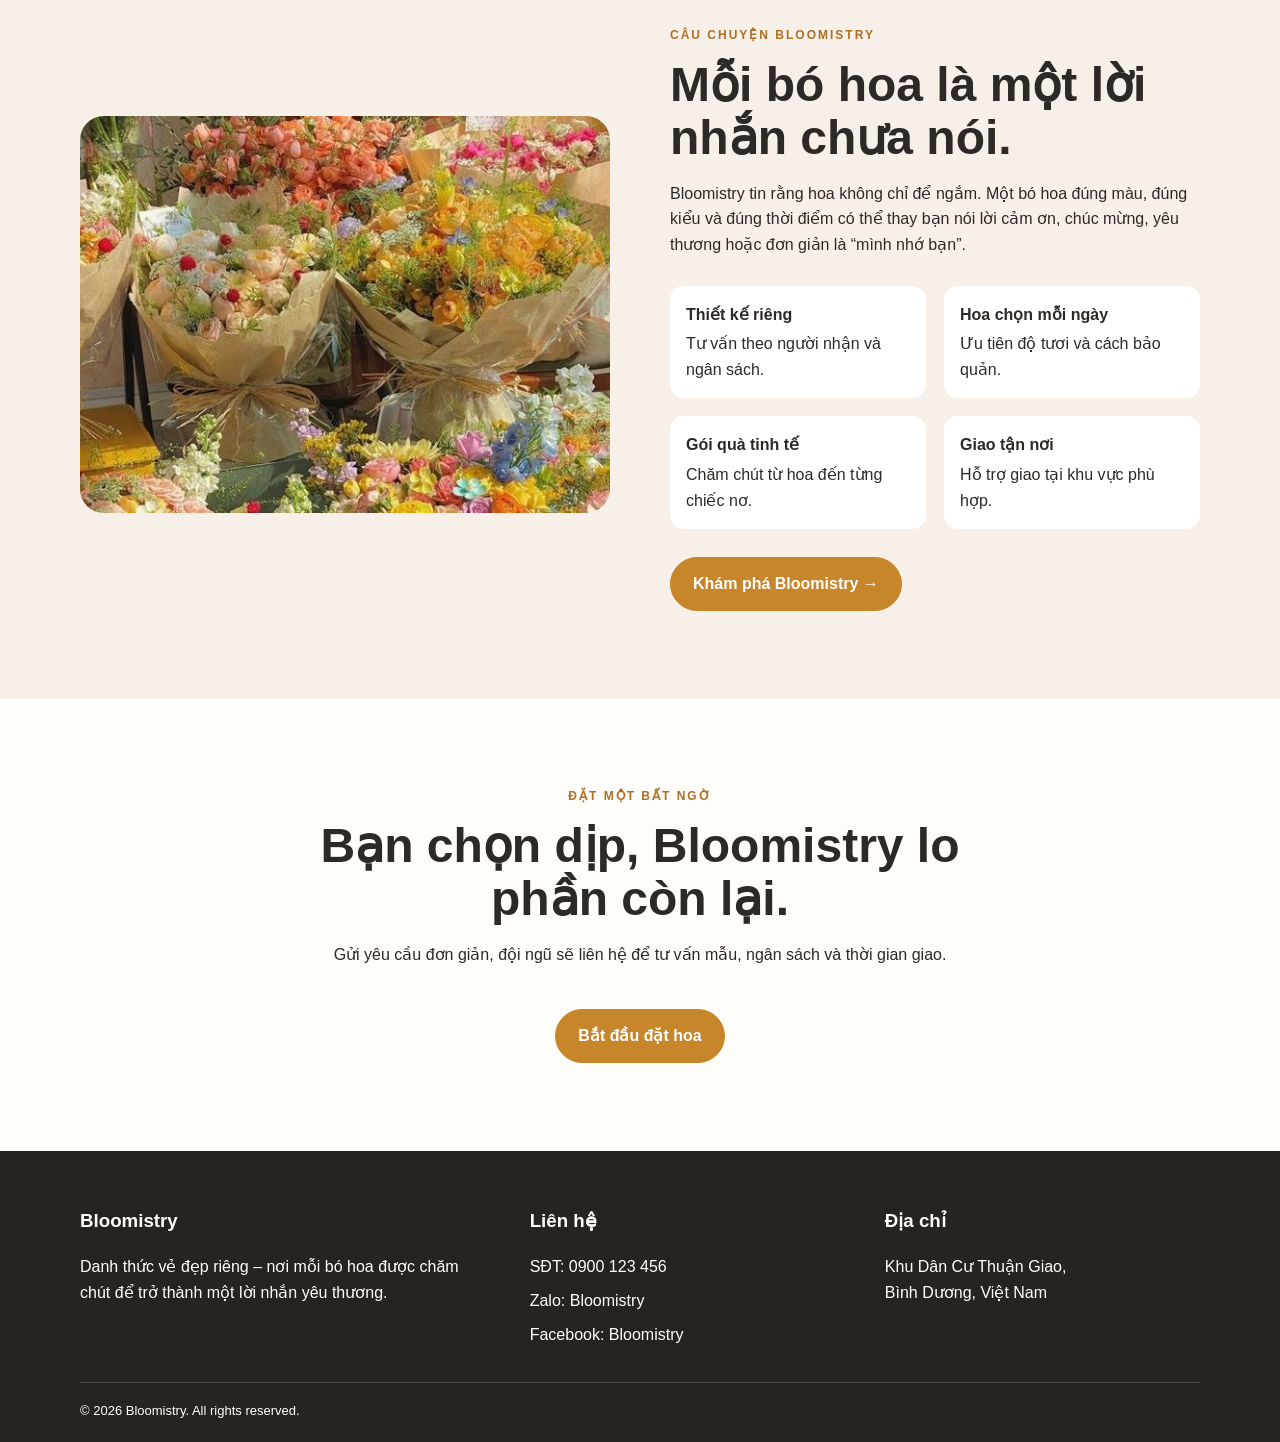
==== commit 0fdb039b: "Add files via upload" ====
--- a/index.html
+++ b/index.html
@@ -11,7 +11,7 @@
 <header class="site-header">
   <div class="container nav">
     <a class="logo" href="index.html" aria-label="Bloomistry">
-      <img src="assets/logo.png" alt="Bloomistry">
+      <img src="assets/logo.png?v=20260815" alt="Bloomistry">
     </a>
     <button class="menu-toggle" aria-label="Mở menu" aria-expanded="false">☰</button>
     <ul class="nav-links"><li><a class="active " href="index.html">Trang chủ</a></li>
@@ -46,7 +46,7 @@
     </div>
     <div class="services-grid">
       <article class="card reveal">
-        <div class="service-image"><img src="assets/hoa-tuoi.jpg" alt="Bó hoa tươi nhiều màu sắc"><span class="tag">Bán chạy</span></div>
+        <div class="service-image"><img src="assets/hoa-tuoi.jpg?v=20260815" alt="Bó hoa tươi nhiều màu sắc"><span class="tag">Bán chạy</span></div>
         <div class="card-body">
           <h3>Hoa tươi nghệ thuật</h3>
           <p>Bó hoa phối màu theo mùa, phù hợp sinh nhật, kỷ niệm và những dịp đặc biệt.</p>
@@ -54,7 +54,7 @@
         </div>
       </article>
       <article class="card reveal">
-        <div class="service-image"><img src="assets/hoa-trai-cay.jpg" alt="Bó hoa trái cây xanh trắng"><span class="tag">Fresh gift</span></div>
+        <div class="service-image"><img src="assets/hoa-trai-cay.jpg?v=20260815" alt="Bó hoa trái cây xanh trắng"><span class="tag">Fresh gift</span></div>
         <div class="card-body">
           <h3>Hoa trái cây</h3>
           <p>Hoa hồng và hoa nhỏ kết hợp trái cây tươi, tạo món quà vừa xinh vừa thiết thực.</p>
@@ -62,10 +62,10 @@
         </div>
       </article>
       <article class="card reveal">
-        <div class="service-image"><img src="assets/box-hoa-banh.jpg" alt="Box hoa kết hợp bánh kem và trái cây"><span class="tag">Romantic</span></div>
+        <div class="service-image"><img src="assets/box-hoa-banh.jpg?v=20260815" alt="Box hoa kết hợp bánh kem và trái cây"><span class="tag">Romantic</span></div>
         <div class="card-body">
           <h3>Box hoa & bánh</h3>
-          <p>Set quà kết hợp hoa, bánh và trái cây – một lựa chọn trọn vẹn cho ngày kỷ niệm.</p>
+          <p>Set quà kết hợp hoa và bánh kem trái cây – một lựa chọn trọn vẹn cho ngày sinh nhật, kỷ niệm và những dịp đặc biệt.</p>
           <div class="card-bottom"><span class="price">Từ 650.000đ</span><button class="btn btn-primary" data-package="Box hoa & bánh">Chọn</button></div>
         </div>
       </article>
@@ -75,7 +75,7 @@
 
 <section class="section alt-section">
   <div class="container about-grid">
-    <div class="about-photo reveal"><img src="assets/anh-nen.jpg" alt="Bộ sưu tập hoa Bloomistry"></div>
+    <div class="about-photo reveal"><img src="assets/anh-nen.jpg?v=20260815" alt="Bộ sưu tập hoa Bloomistry"></div>
     <div class="about-copy reveal">
       <div class="eyebrow">Câu chuyện Bloomistry</div>
       <h2>Mỗi bó hoa là một lời nhắn chưa nói.</h2>
--- a/style.css
+++ b/style.css
@@ -1,204 +1 @@
-
-@import url('https://fonts.googleapis.com/css2?family=Be+Vietnam+Pro:wght@300;400;500;600;700&family=Playfair+Display:wght@500;600;700&display=swap');
-
-:root{
-  --cream:#F9F6F0;
-  --green:#4A5336;
-  --kraft:#A28266;
-  --gold:#ECAE41;
-  --ink:#263021;
-  --muted:#6f7468;
-  --white:#fffdf9;
-  --line:rgba(74,83,54,.14);
-  --shadow:0 18px 45px rgba(49,52,39,.11);
-  --radius:24px;
-}
-*{box-sizing:border-box;margin:0;padding:0}
-html{scroll-behavior:smooth}
-body{
-  font-family:'Be Vietnam Pro',sans-serif;
-  background:var(--cream);
-  color:var(--ink);
-  line-height:1.7;
-  overflow-x:hidden;
-}
-img{max-width:100%;display:block}
-a{text-decoration:none;color:inherit}
-button,input,select,textarea{font:inherit}
-.container{width:min(1180px,calc(100% - 40px));margin:auto}
-h1,h2,h3,h4{font-family:'Playfair Display',serif;line-height:1.15}
-.section{padding:100px 0}
-.section-head{max-width:700px;margin:0 auto 46px;text-align:center}
-.eyebrow{
-  display:inline-flex;align-items:center;gap:9px;
-  color:var(--kraft);font-size:.78rem;font-weight:700;
-  letter-spacing:.16em;text-transform:uppercase;margin-bottom:12px
-}
-.eyebrow:before,.eyebrow:after{content:"";width:28px;height:1px;background:var(--gold)}
-.section-head h2{font-size:clamp(2rem,4vw,3.2rem);color:var(--green)}
-.section-head p{margin-top:14px;color:var(--muted)}
-
-.site-header{
-  position:fixed;inset:0 0 auto;z-index:1000;
-  background:rgba(249,246,240,.88);
-  backdrop-filter:blur(14px);
-  border-bottom:1px solid transparent;
-  transition:.3s;
-}
-.site-header.scrolled{box-shadow:0 8px 30px rgba(36,42,28,.08);border-color:var(--line)}
-.nav{
-  height:82px;display:flex;align-items:center;justify-content:space-between;gap:25px
-}
-.logo{display:flex;align-items:center;gap:10px}
-.logo img{width:145px;height:60px;object-fit:contain}
-.nav-links{display:flex;align-items:center;gap:8px;list-style:none}
-.nav-links a{display:block;padding:10px 14px;border-radius:999px;font-weight:600;font-size:.92rem}
-.nav-links a:hover,.nav-links a.active{background:rgba(74,83,54,.09);color:var(--green)}
-.nav-cta{background:var(--green)!important;color:#fff!important;padding:11px 19px!important}
-.menu-toggle{display:none;border:0;background:transparent;color:var(--green);font-size:1.65rem;cursor:pointer}
-
-.hero{
-  min-height:780px;display:flex;align-items:center;position:relative;isolation:isolate;
-  background:
-    linear-gradient(90deg,rgba(249,246,240,.97) 0%,rgba(249,246,240,.89) 42%,rgba(249,246,240,.16) 75%,rgba(249,246,240,.04)),
-    url('assets/anh-nen.jpg') center/cover;
-}
-.hero:after{content:"";position:absolute;inset:auto 0 0;height:150px;background:linear-gradient(transparent,var(--cream));z-index:-1}
-.hero-content{max-width:680px;padding-top:80px}
-.hero .eyebrow{color:var(--green)}
-.hero h1{font-size:clamp(3rem,7vw,6rem);color:var(--green);letter-spacing:-.03em}
-.hero h1 span{color:var(--kraft)}
-.hero p{max-width:600px;color:#5f6659;font-size:1.05rem;margin:22px 0 30px}
-.hero-actions{display:flex;flex-wrap:wrap;gap:12px}
-.btn{
-  display:inline-flex;justify-content:center;align-items:center;gap:9px;
-  min-height:50px;padding:0 22px;border:1px solid transparent;border-radius:999px;
-  cursor:pointer;font-weight:700;transition:.25s
-}
-.btn-primary{background:var(--green);color:white;box-shadow:0 10px 25px rgba(74,83,54,.22)}
-.btn-primary:hover{transform:translateY(-2px);background:#3e472d}
-.btn-outline{border-color:var(--green);color:var(--green);background:rgba(255,255,255,.4)}
-.btn-outline:hover{background:white;transform:translateY(-2px)}
-.hero-badge{
-  position:absolute;right:7%;bottom:15%;padding:17px 20px;border-radius:18px;
-  background:rgba(255,253,249,.88);box-shadow:var(--shadow);backdrop-filter:blur(8px)
-}
-.hero-badge strong{display:block;font-family:'Playfair Display';font-size:1.45rem;color:var(--green)}
-.hero-badge small{color:var(--muted)}
-
-.services-grid{display:grid;grid-template-columns:repeat(3,1fr);gap:22px}
-.card{
-  background:var(--white);border:1px solid var(--line);border-radius:var(--radius);
-  overflow:hidden;box-shadow:0 8px 25px rgba(49,52,39,.05);transition:.3s
-}
-.card:hover{transform:translateY(-8px);box-shadow:var(--shadow)}
-.service-image{height:270px;position:relative;overflow:hidden}
-.service-image img{width:100%;height:100%;object-fit:cover;transition:.5s}
-.card:hover .service-image img{transform:scale(1.05)}
-.tag{
-  position:absolute;left:16px;top:16px;background:rgba(255,253,249,.92);
-  color:var(--green);font-size:.74rem;font-weight:700;padding:7px 11px;border-radius:999px
-}
-.card-body{padding:25px}
-.card-body h3{font-size:1.55rem;color:var(--green)}
-.card-body p{color:var(--muted);font-size:.93rem;margin:9px 0 18px}
-.price{font-family:'Playfair Display';font-size:1.55rem;color:var(--kraft);font-weight:700}
-.card-bottom{display:flex;align-items:center;justify-content:space-between;gap:10px;margin-top:18px}
-
-.alt-section{background:#f2eee6}
-.about-grid{display:grid;grid-template-columns:1fr 1fr;gap:60px;align-items:center}
-.about-photo{position:relative}
-.about-photo img{width:100%;height:520px;object-fit:cover;border-radius:30px;box-shadow:var(--shadow)}
-.about-photo:before{content:"";position:absolute;inset:-14px 14px 14px -14px;border:1px solid rgba(162,130,102,.4);border-radius:30px;z-index:-1}
-.about-copy h2{font-size:clamp(2rem,4vw,3.2rem);color:var(--green)}
-.about-copy p{color:var(--muted);margin:18px 0}
-.about-points{display:grid;grid-template-columns:1fr 1fr;gap:14px;margin:25px 0}
-.point{padding:15px;border:1px solid var(--line);border-radius:16px;background:rgba(255,255,255,.45)}
-.point strong{display:block;color:var(--green);margin-bottom:3px}
-.point span{font-size:.85rem;color:var(--muted)}
-
-.order-wrap{display:grid;grid-template-columns:.8fr 1.2fr;gap:28px;align-items:stretch}
-.order-info{
-  background:var(--green);color:white;border-radius:28px;padding:36px;
-  position:relative;overflow:hidden
-}
-.order-info:after{content:"✿";position:absolute;font-family:serif;font-size:16rem;right:-45px;bottom:-90px;color:rgba(255,255,255,.05)}
-.order-info h2{font-size:2.5rem;margin-bottom:12px}
-.order-info p{color:rgba(255,255,255,.76)}
-.contact-list{margin-top:28px;display:grid;gap:13px}
-.contact-item{padding:13px 0;border-bottom:1px solid rgba(255,255,255,.14)}
-.contact-item span{display:block;font-size:.75rem;color:rgba(255,255,255,.55);text-transform:uppercase;letter-spacing:.08em}
-.form-card{background:var(--white);border:1px solid var(--line);border-radius:28px;padding:34px;box-shadow:var(--shadow)}
-.form-grid{display:grid;grid-template-columns:1fr 1fr;gap:17px}
-.field{display:flex;flex-direction:column;gap:7px}
-.field.full{grid-column:1/-1}
-.field label{font-size:.86rem;font-weight:700;color:var(--green)}
-.field input,.field select,.field textarea{
-  width:100%;border:1px solid rgba(74,83,54,.18);background:#fff;
-  border-radius:14px;padding:13px 14px;outline:none;transition:.2s;color:var(--ink)
-}
-.field textarea{min-height:120px;resize:vertical}
-.field input:focus,.field select:focus,.field textarea:focus{border-color:var(--gold);box-shadow:0 0 0 4px rgba(236,174,65,.12)}
-.form-card .btn{margin-top:19px;width:100%}
-
-.page-hero{padding:160px 0 80px;background:linear-gradient(135deg,#f2eee6,#faf8f3)}
-.page-hero h1{font-size:clamp(2.8rem,6vw,4.7rem);color:var(--green)}
-.page-hero p{max-width:650px;color:var(--muted);margin-top:16px}
-.catalog{display:grid;grid-template-columns:repeat(2,1fr);gap:24px}
-.catalog .card{display:grid;grid-template-columns:42% 58%}
-.catalog .service-image{height:100%;min-height:300px}
-.catalog .card-body{display:flex;flex-direction:column;justify-content:center}
-
-.footer{background:#2f3624;color:white;padding:55px 0 22px}
-.footer-grid{display:grid;grid-template-columns:1.4fr 1fr 1fr;gap:35px}
-.footer h3{font-size:1.6rem;margin-bottom:13px}
-.footer p,.footer a{color:rgba(255,255,255,.7);font-size:.9rem}
-.footer-links{display:grid;gap:7px}
-.footer-links a:hover{color:white}
-.footer-bottom{border-top:1px solid rgba(255,255,255,.1);margin-top:35px;padding-top:18px;text-align:center;color:rgba(255,255,255,.48);font-size:.8rem}
-
-.toast{
-  position:fixed;right:20px;bottom:20px;z-index:2000;
-  background:var(--green);color:#fff;padding:14px 18px;border-radius:14px;
-  box-shadow:var(--shadow);transform:translateY(120px);opacity:0;transition:.3s
-}
-.toast.show{transform:none;opacity:1}
-
-.reveal{opacity:0;transform:translateY(22px);transition:.7s}
-.reveal.visible{opacity:1;transform:none}
-
-@media(max-width:900px){
-  .nav-links{
-    position:absolute;top:82px;left:20px;right:20px;padding:12px;
-    background:rgba(255,253,249,.98);border:1px solid var(--line);border-radius:20px;
-    box-shadow:var(--shadow);display:none;flex-direction:column;align-items:stretch
-  }
-  .nav-links.open{display:flex}
-  .nav-links a{text-align:center}
-  .menu-toggle{display:block}
-  .services-grid,.catalog{grid-template-columns:1fr}
-  .about-grid,.order-wrap{grid-template-columns:1fr}
-  .hero{min-height:720px;background-position:65% center}
-  .hero-content{max-width:620px}
-  .hero-badge{display:none}
-  .footer-grid{grid-template-columns:1fr 1fr}
-}
-@media(max-width:620px){
-  .container{width:min(100% - 28px,1180px)}
-  .section{padding:75px 0}
-  .nav{height:72px}
-  .logo img{width:120px;height:52px}
-  .nav-links{top:72px;left:14px;right:14px}
-  .hero{min-height:700px;background-position:62% center}
-  .hero-content{padding-top:55px}
-  .hero h1{font-size:3.1rem}
-  .hero p{font-size:.95rem}
-  .service-image{height:235px}
-  .catalog .card{display:block}
-  .catalog .service-image{height:300px}
-  .about-points,.form-grid{grid-template-columns:1fr}
-  .field.full{grid-column:auto}
-  .about-photo img{height:390px}
-  .form-card,.order-info{padding:25px}
-  .footer-grid{grid-template-columns:1fr}
-}
+*{box-sizing:border-box}html{scroll-behavior:smooth}body{margin:0;font-family:Arial,Helvetica,sans-serif;color:#2d2926;background:#fffdf9;line-height:1.6}.container{width:min(1120px,92%);margin:auto}.site-header{position:sticky;top:0;z-index:20;background:rgba(255,253,249,.96);border-bottom:1px solid #eee5dc}.nav{min-height:76px;display:flex;align-items:center;justify-content:space-between;gap:24px}.logo img{height:48px;width:auto;display:block}.nav-links{display:flex;align-items:center;gap:24px;list-style:none;margin:0;padding:0}.nav-links a{text-decoration:none;color:#403832;font-weight:600}.nav-cta,.btn-primary{background:#c8862b;color:#fff!important;border-radius:999px}.nav-cta{padding:10px 18px}.menu-toggle{display:none;border:0;background:none;font-size:28px;cursor:pointer}.hero{min-height:620px;display:flex;align-items:center;position:relative;background:linear-gradient(120deg,#fff8ef,#f6eee6)}.hero-content{max-width:680px;padding:90px 0}.eyebrow{text-transform:uppercase;letter-spacing:2px;font-size:12px;font-weight:700;color:#b06e24;margin-bottom:14px}.hero h1{font-size:clamp(42px,6vw,72px);line-height:1.05;margin:0 0 22px}.hero h1 span{color:#b66f36}.hero p{font-size:18px;max-width:650px}.hero-actions{display:flex;gap:14px;flex-wrap:wrap;margin-top:28px}.btn{display:inline-flex;align-items:center;justify-content:center;padding:13px 22px;text-decoration:none;font-weight:700;border:1px solid #c8862b;cursor:pointer;transition:.2s}.btn-primary{border-color:#c8862b}.btn-primary:hover{transform:translateY(-2px);box-shadow:0 10px 24px rgba(70,45,20,.16)}.btn-outline{border-radius:999px;color:#8a5a28;background:transparent}.hero-badge{position:absolute;right:5%;bottom:45px;padding:18px 22px;background:#fff;border-radius:18px;box-shadow:0 12px 35px rgba(70,45,20,.12)}.hero-badge strong,.hero-badge small{display:block}.section{padding:88px 0}.alt-section{background:#f7f0e8}.section-head{text-align:center;max-width:720px;margin:0 auto 42px}.section-head h2,.about-copy h2{font-size:clamp(30px,4vw,48px);line-height:1.1;margin:0 0 14px}.services-grid{display:grid;grid-template-columns:repeat(3,1fr);gap:24px}.card{background:#fff;border:1px solid #eee4d9;border-radius:22px;overflow:hidden;transition:.25s}.card:hover{transform:translateY(-5px);box-shadow:0 16px 35px rgba(70,45,20,.12)}.service-image{position:relative;aspect-ratio:4/3;background:#eee;overflow:hidden}.service-image img{width:100%;height:100%;object-fit:cover}.tag{position:absolute;top:14px;left:14px;background:#fff;padding:6px 10px;border-radius:999px;font-size:12px;font-weight:700}.card-body{padding:22px}.card-body h3{margin:0 0 8px;font-size:22px}.card-bottom{display:flex;align-items:center;justify-content:space-between;gap:12px;margin-top:20px}.price{font-weight:800}.card-bottom .btn{padding:9px 16px}.about-grid{display:grid;grid-template-columns:1fr 1fr;gap:60px;align-items:center}.about-photo img{width:100%;aspect-ratio:4/3;object-fit:cover;border-radius:24px}.about-points{display:grid;grid-template-columns:1fr 1fr;gap:18px;margin:28px 0}.point{padding:16px;background:#fff;border-radius:14px}.point strong,.point span{display:block}.point strong{margin-bottom:4px}.footer{background:#29231f;color:#fff;padding:55px 0 20px}.footer-grid{display:grid;grid-template-columns:1.3fr 1fr 1fr;gap:40px}.footer h3{margin-top:0}.footer-links{display:grid;gap:8px}.footer a{color:#fff;text-decoration:none}.footer-bottom{border-top:1px solid rgba(255,255,255,.15);margin-top:35px;padding-top:18px;font-size:13px}.toast{position:fixed;right:20px;bottom:20px;background:#29231f;color:#fff;padding:12px 16px;border-radius:10px;display:none;z-index:50}@media(max-width:760px){.nav-links{display:none;position:absolute;top:76px;left:0;right:0;background:#fffdf9;padding:18px 6%;flex-direction:column;align-items:stretch;border-bottom:1px solid #eee5dc}.nav-links.open{display:flex}.nav-links a{display:block;padding:8px}.menu-toggle{display:block}.hero{min-height:auto}.hero-content{padding:70px 0 120px}.hero-badge{right:6%;bottom:30px}.services-grid,.about-grid,.footer-grid{grid-template-columns:1fr}.about-grid{gap:30px}.about-points{grid-template-columns:1fr}.section{padding:65px 0}}
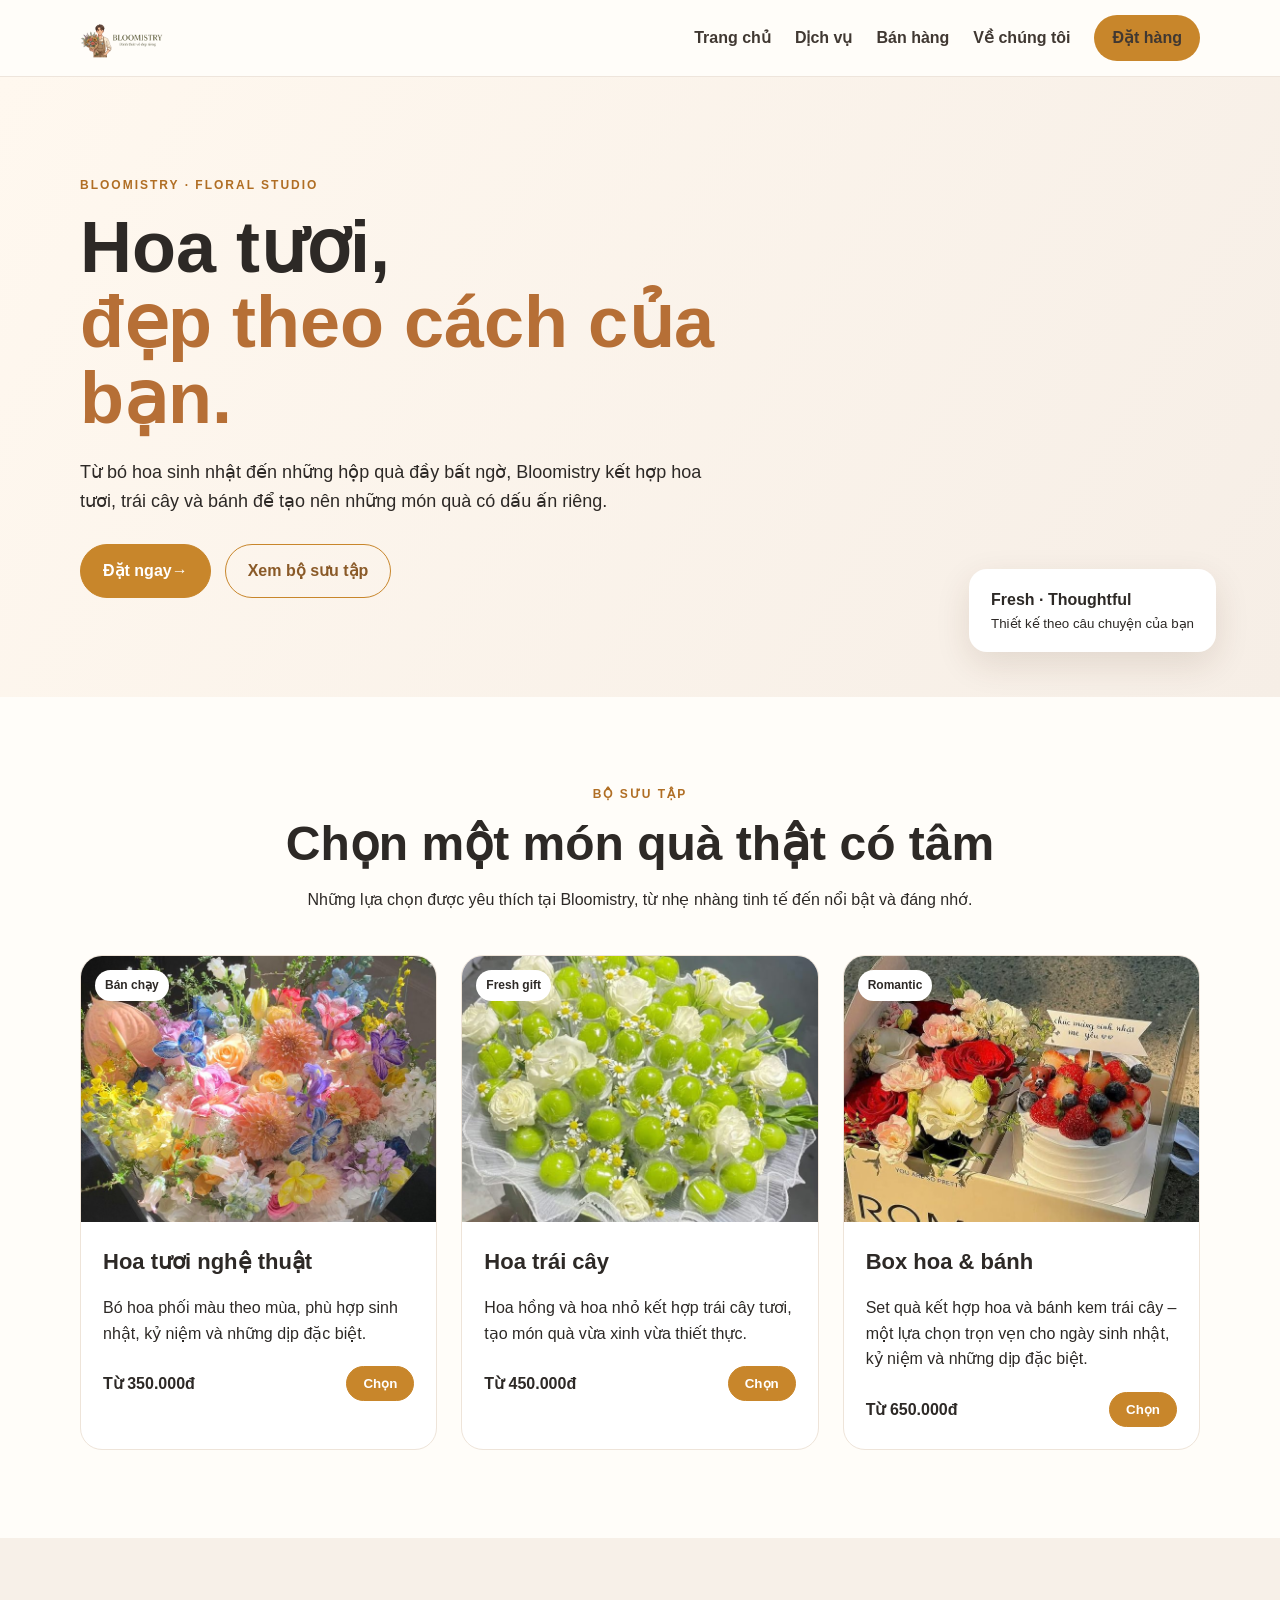
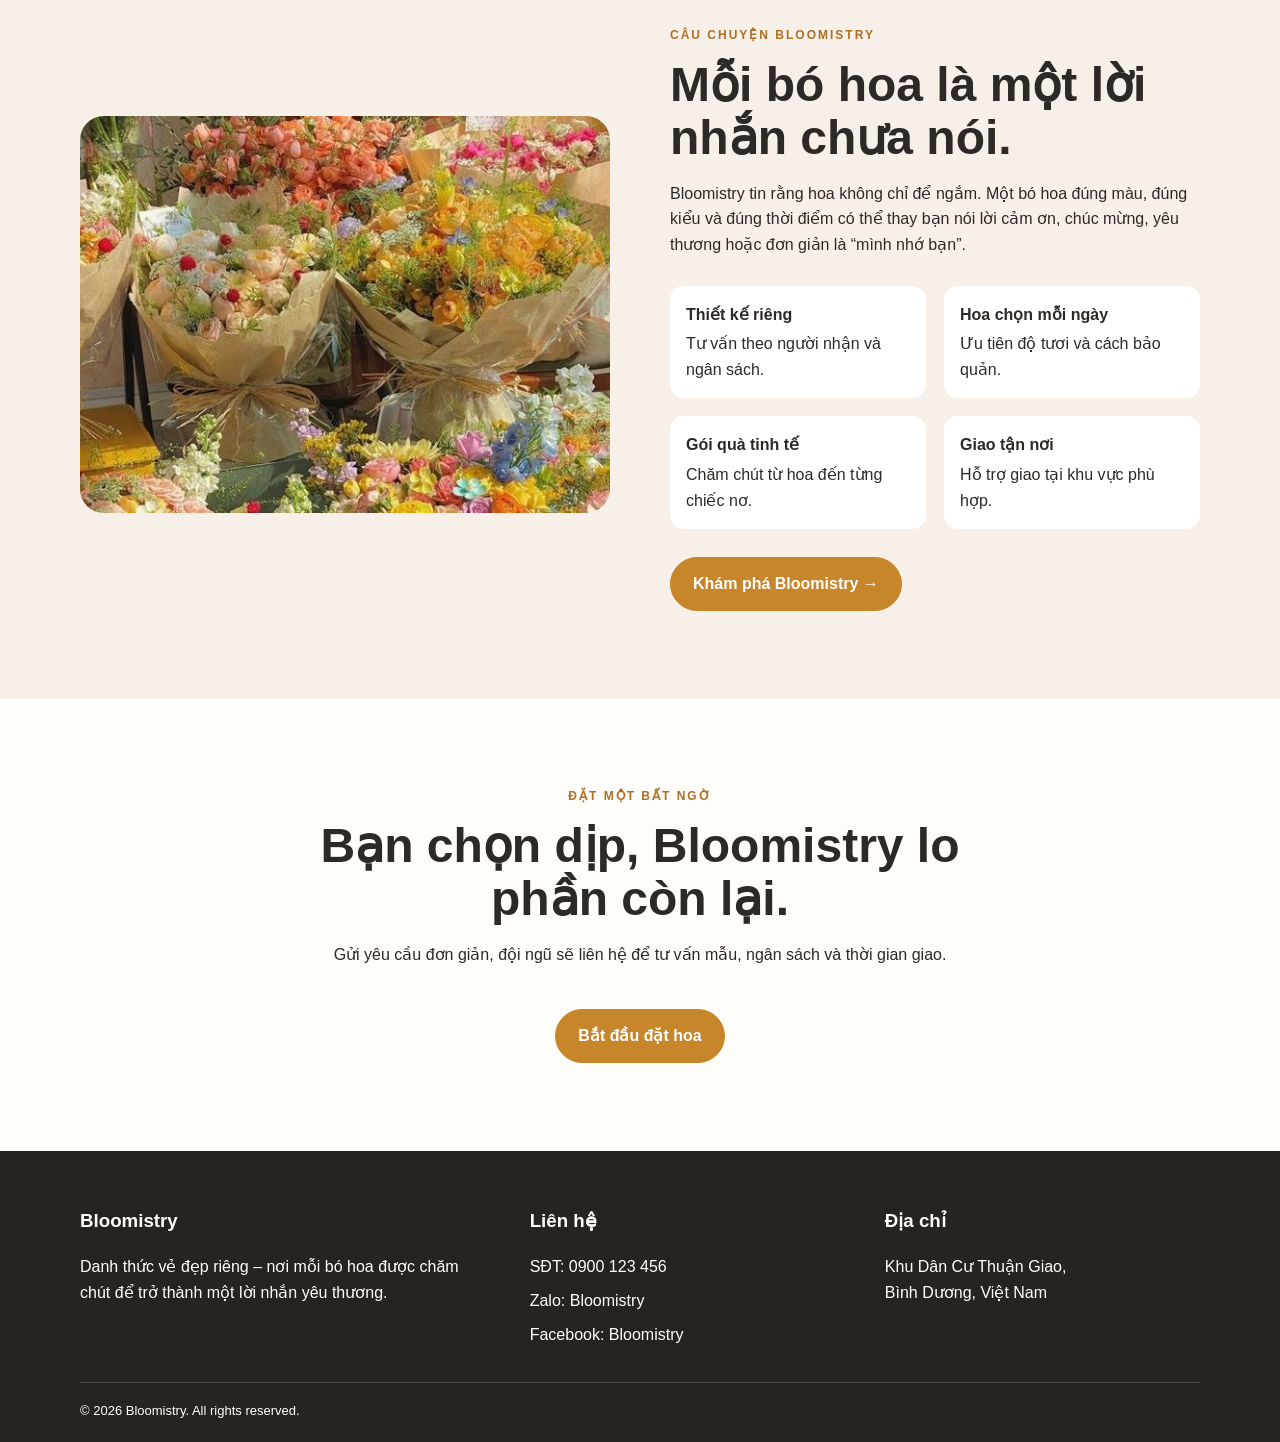
==== commit 968bf1c2: "Add files via upload" ====
--- a/index.html
+++ b/index.html
@@ -11,13 +11,10 @@
 <header class="site-header">
   <div class="container nav">
     <a class="logo" href="index.html" aria-label="Bloomistry">
-      <img src="assets/logo.png?v=20260815" alt="Bloomistry">
+      <img src="[data-uri]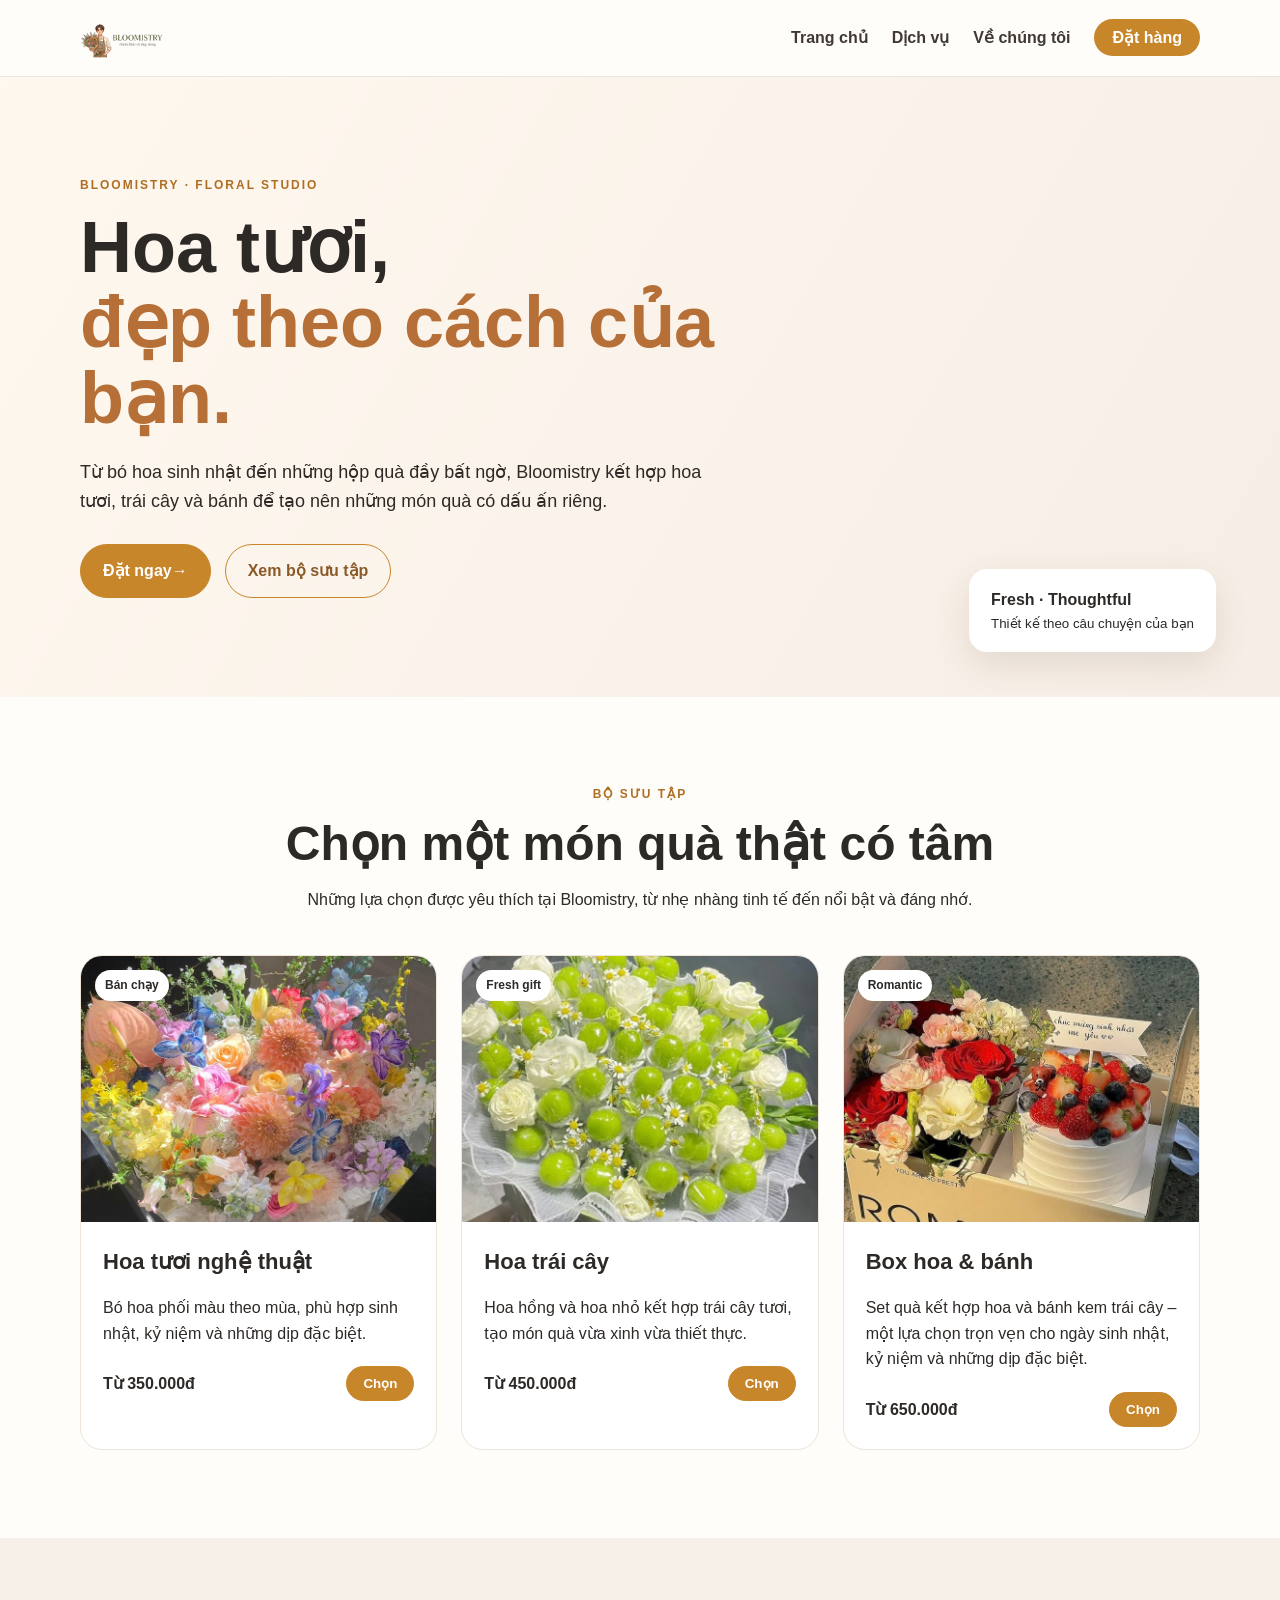
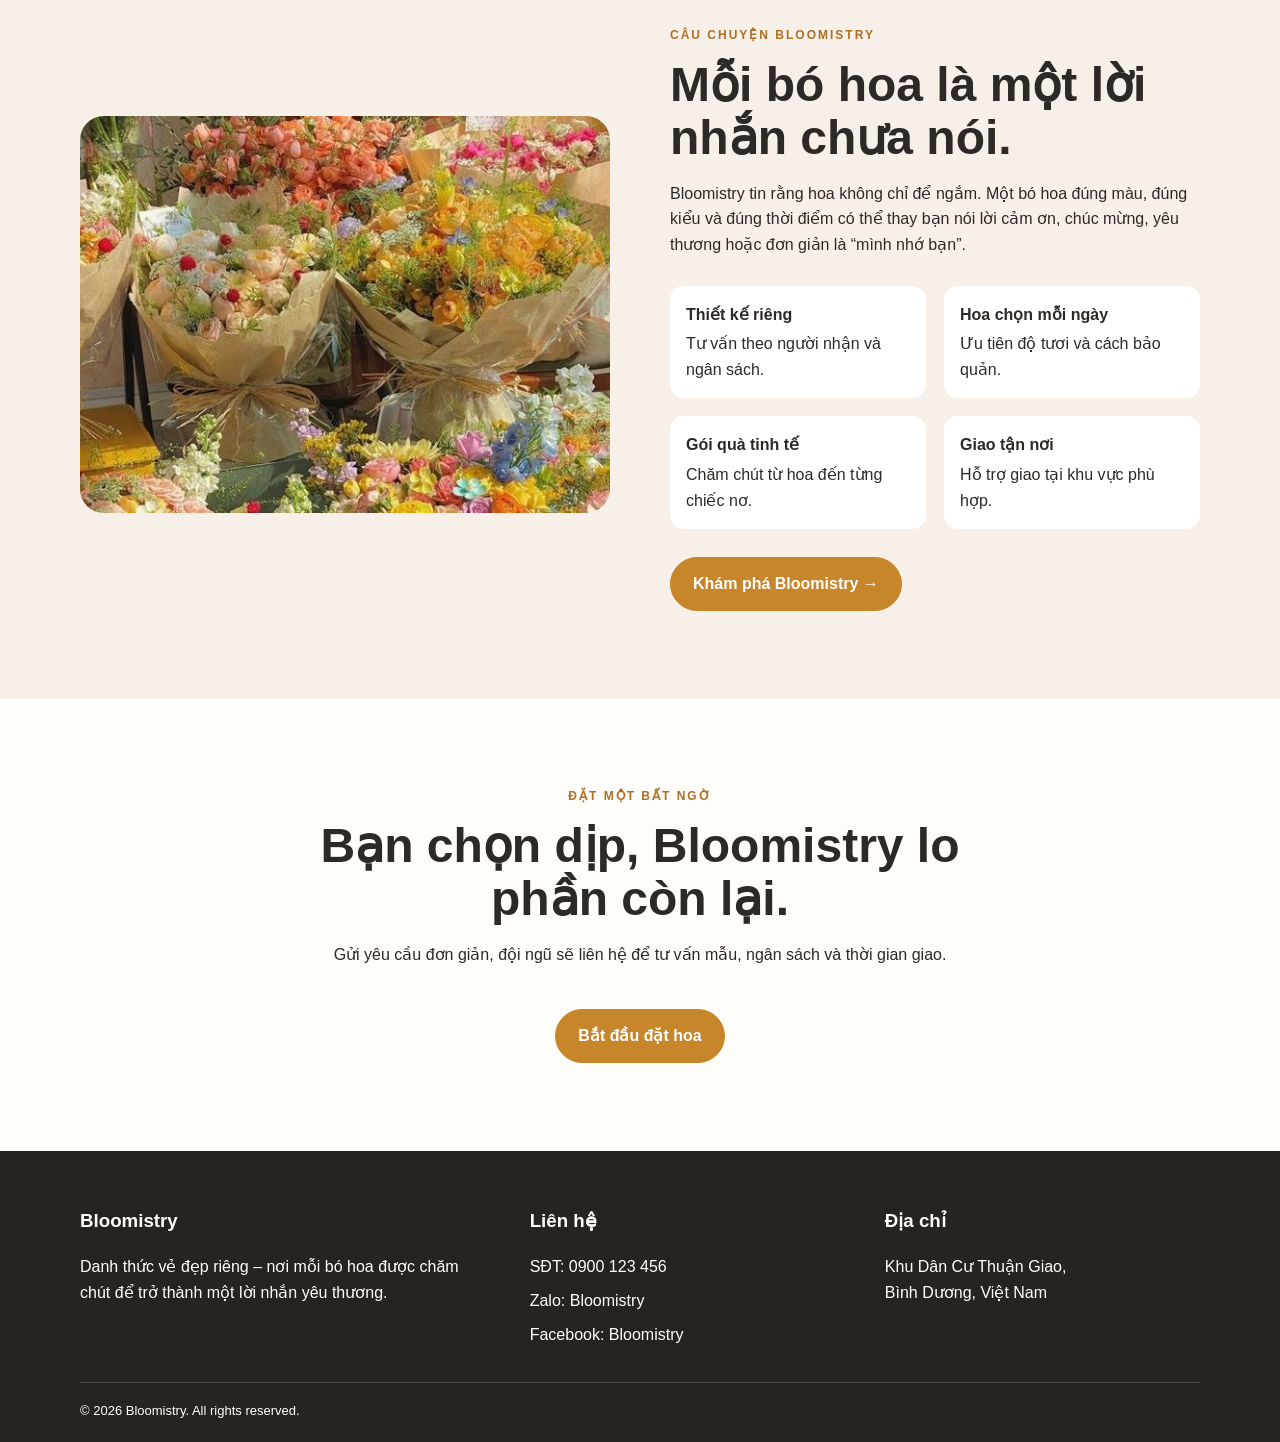
==== commit cccc4d98: "Add files via upload" ====
--- a/index.html
+++ b/index.html
@@ -14,7 +14,10 @@
       <img src="[data-uri]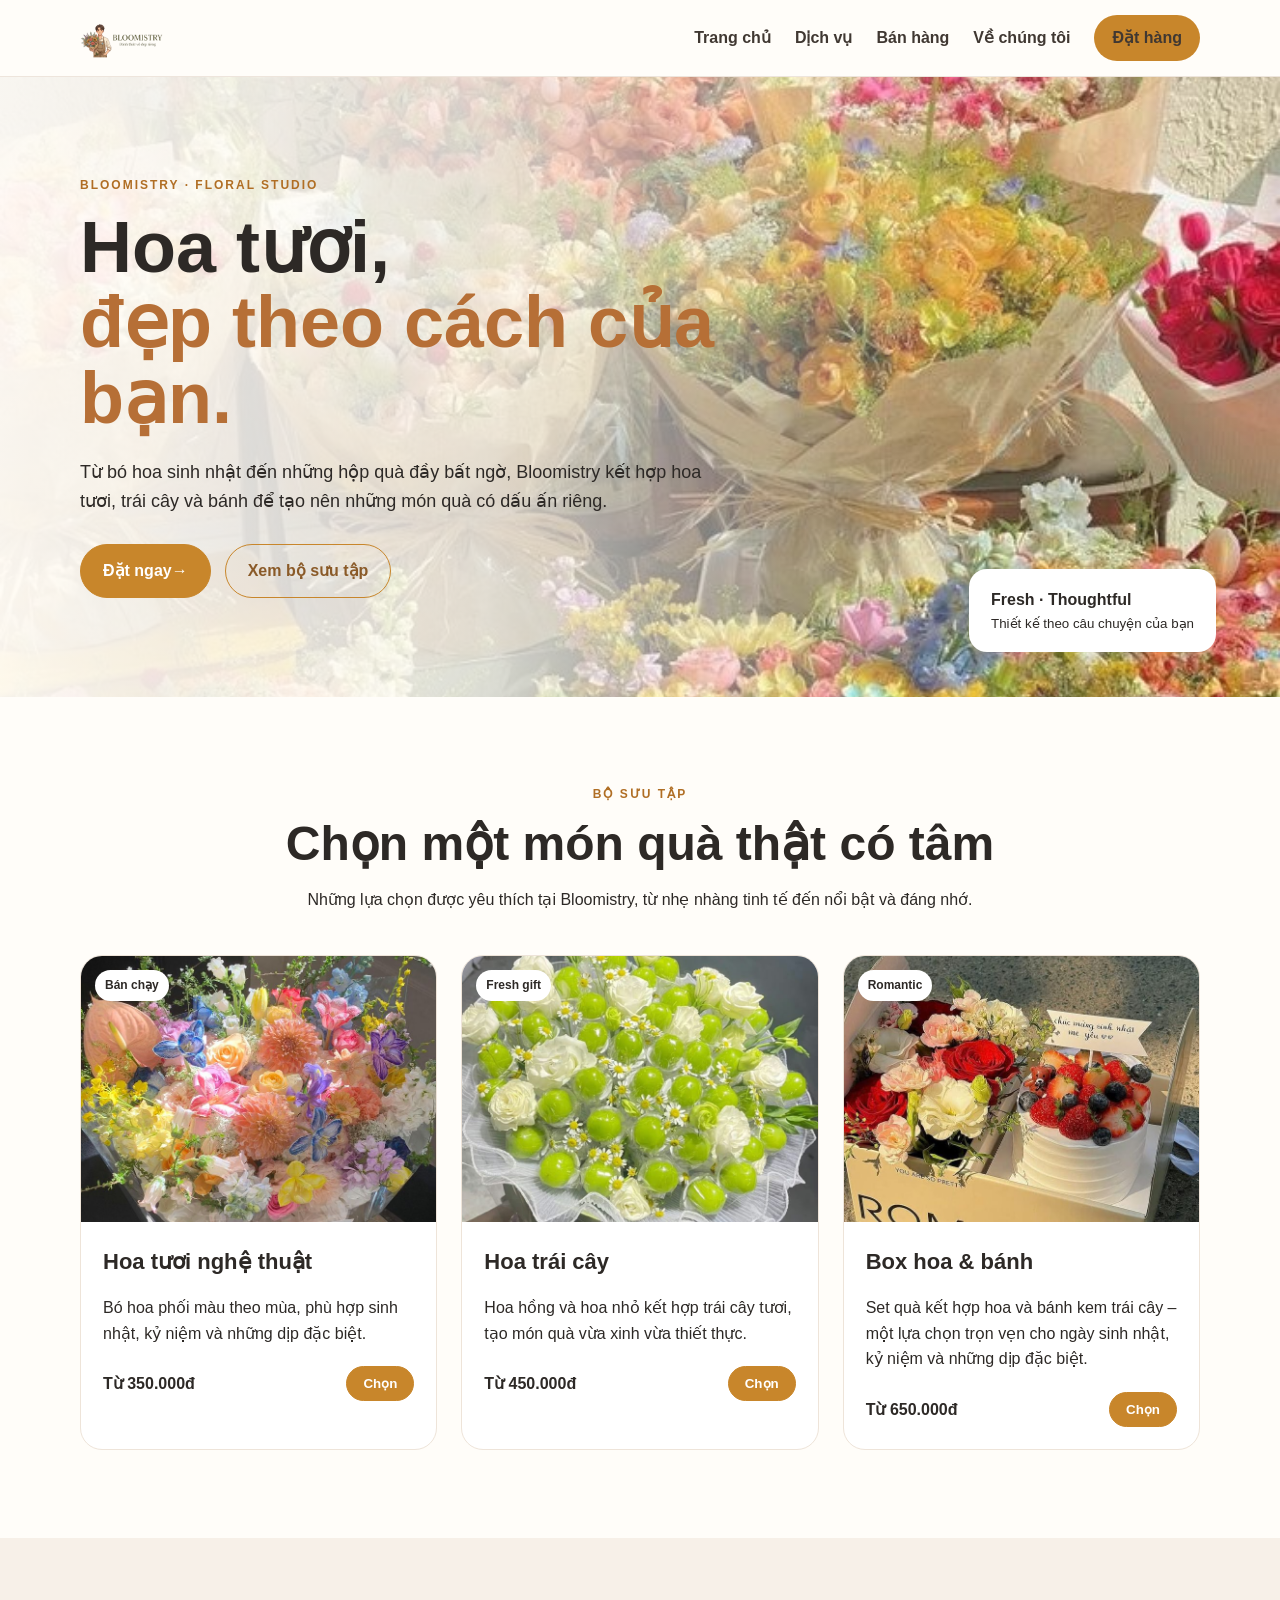
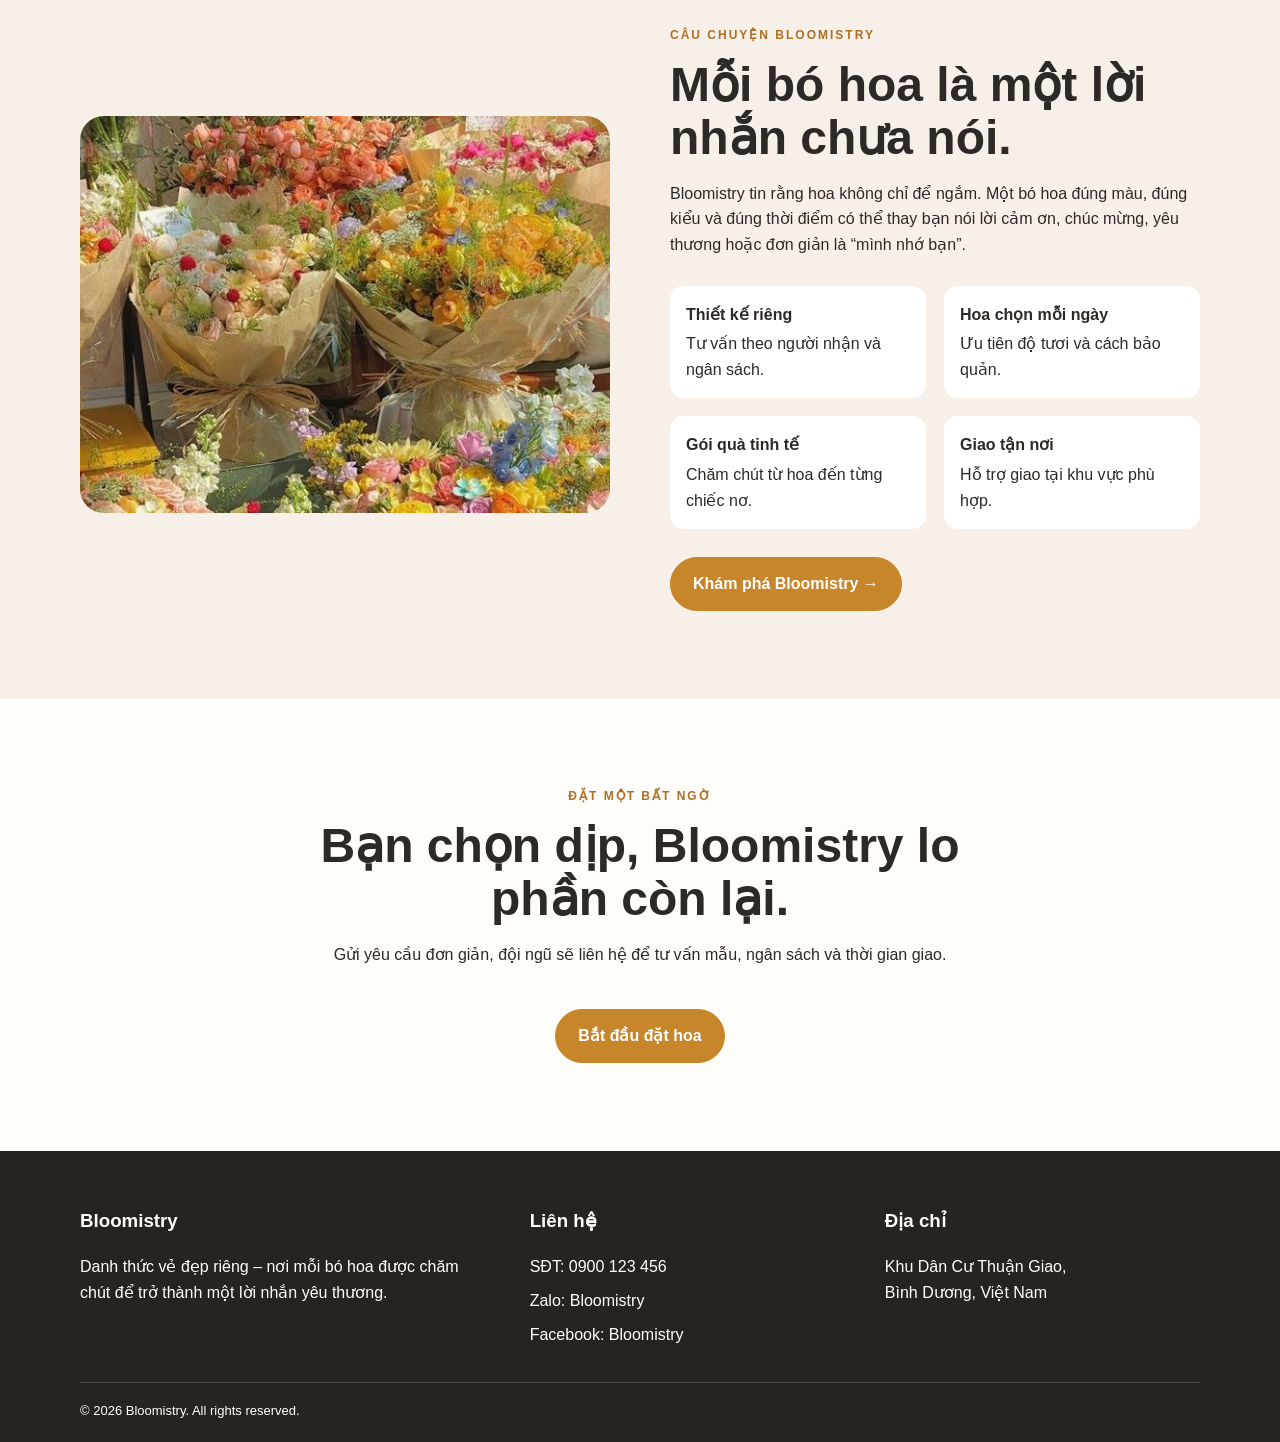
==== commit 0573a351: "Add files via upload" ====
--- a/index.html
+++ b/index.html
@@ -14,10 +14,7 @@
       <img src="[data-uri]